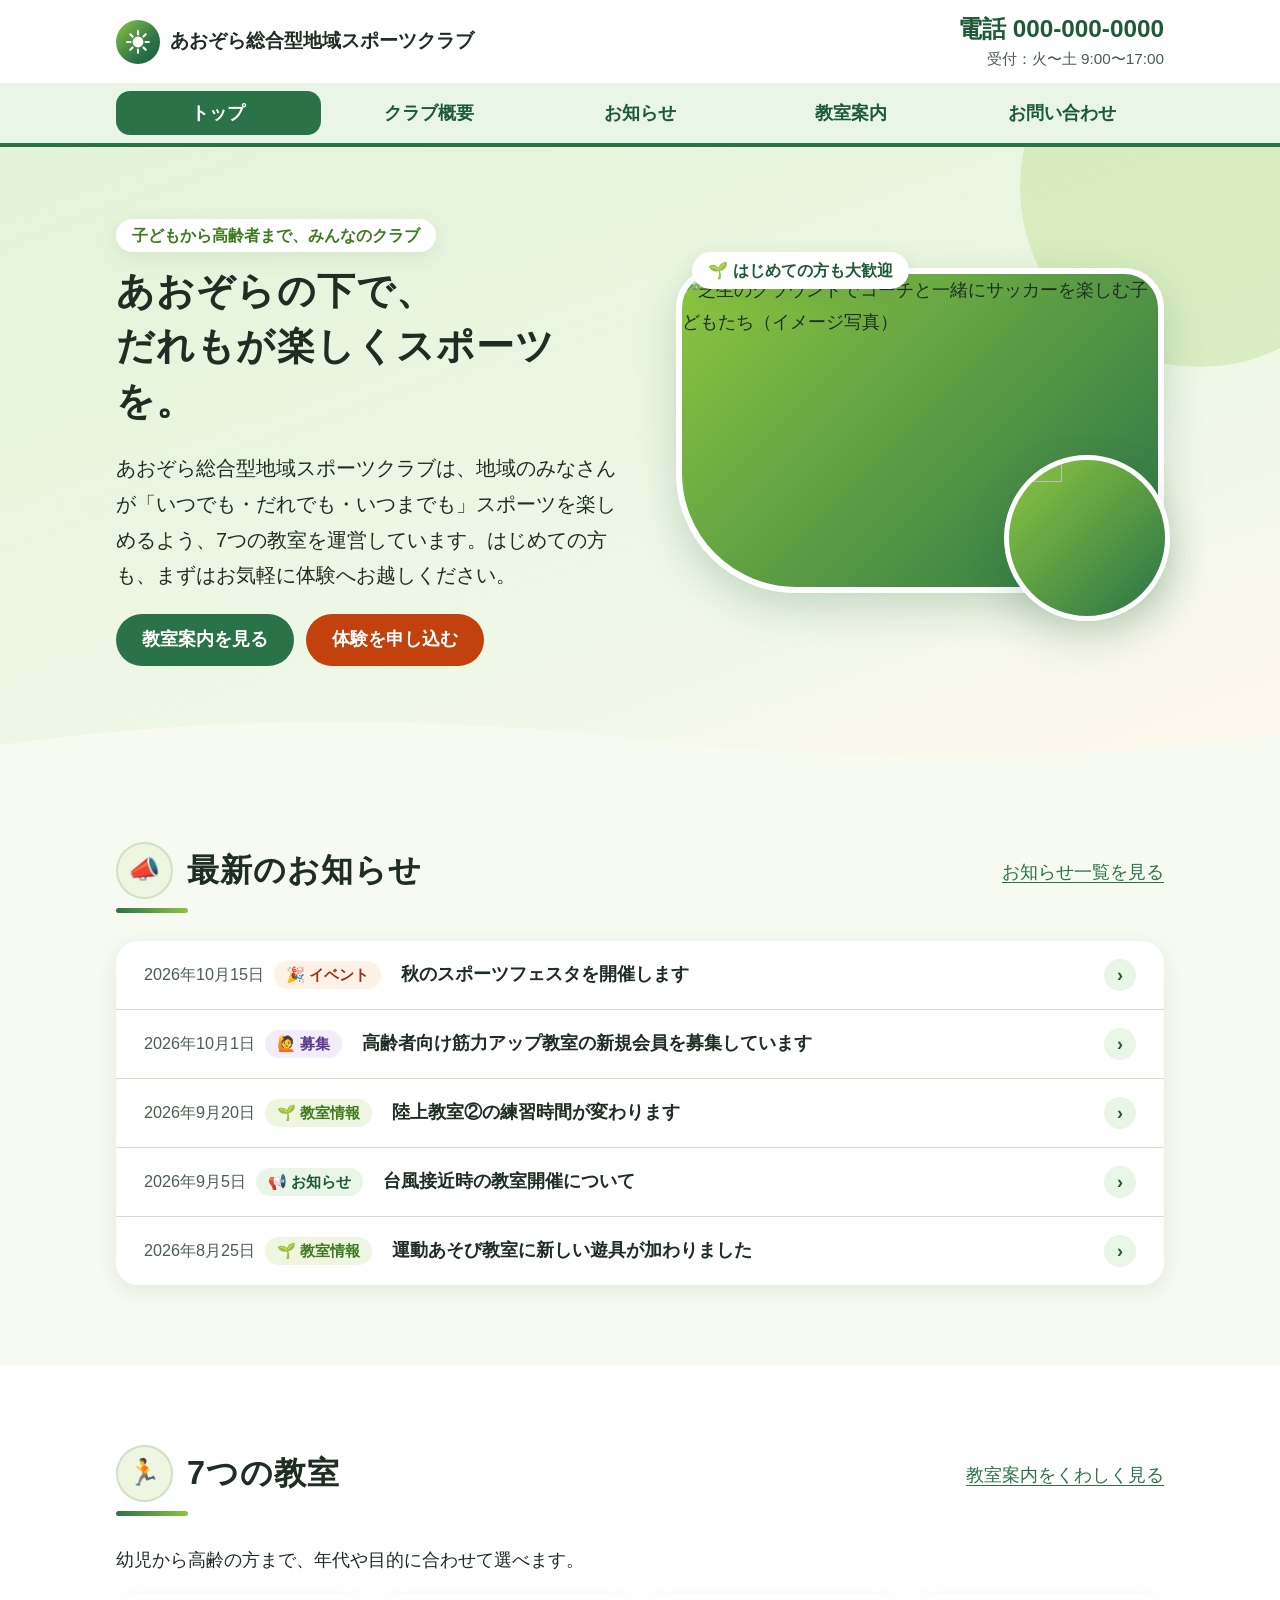
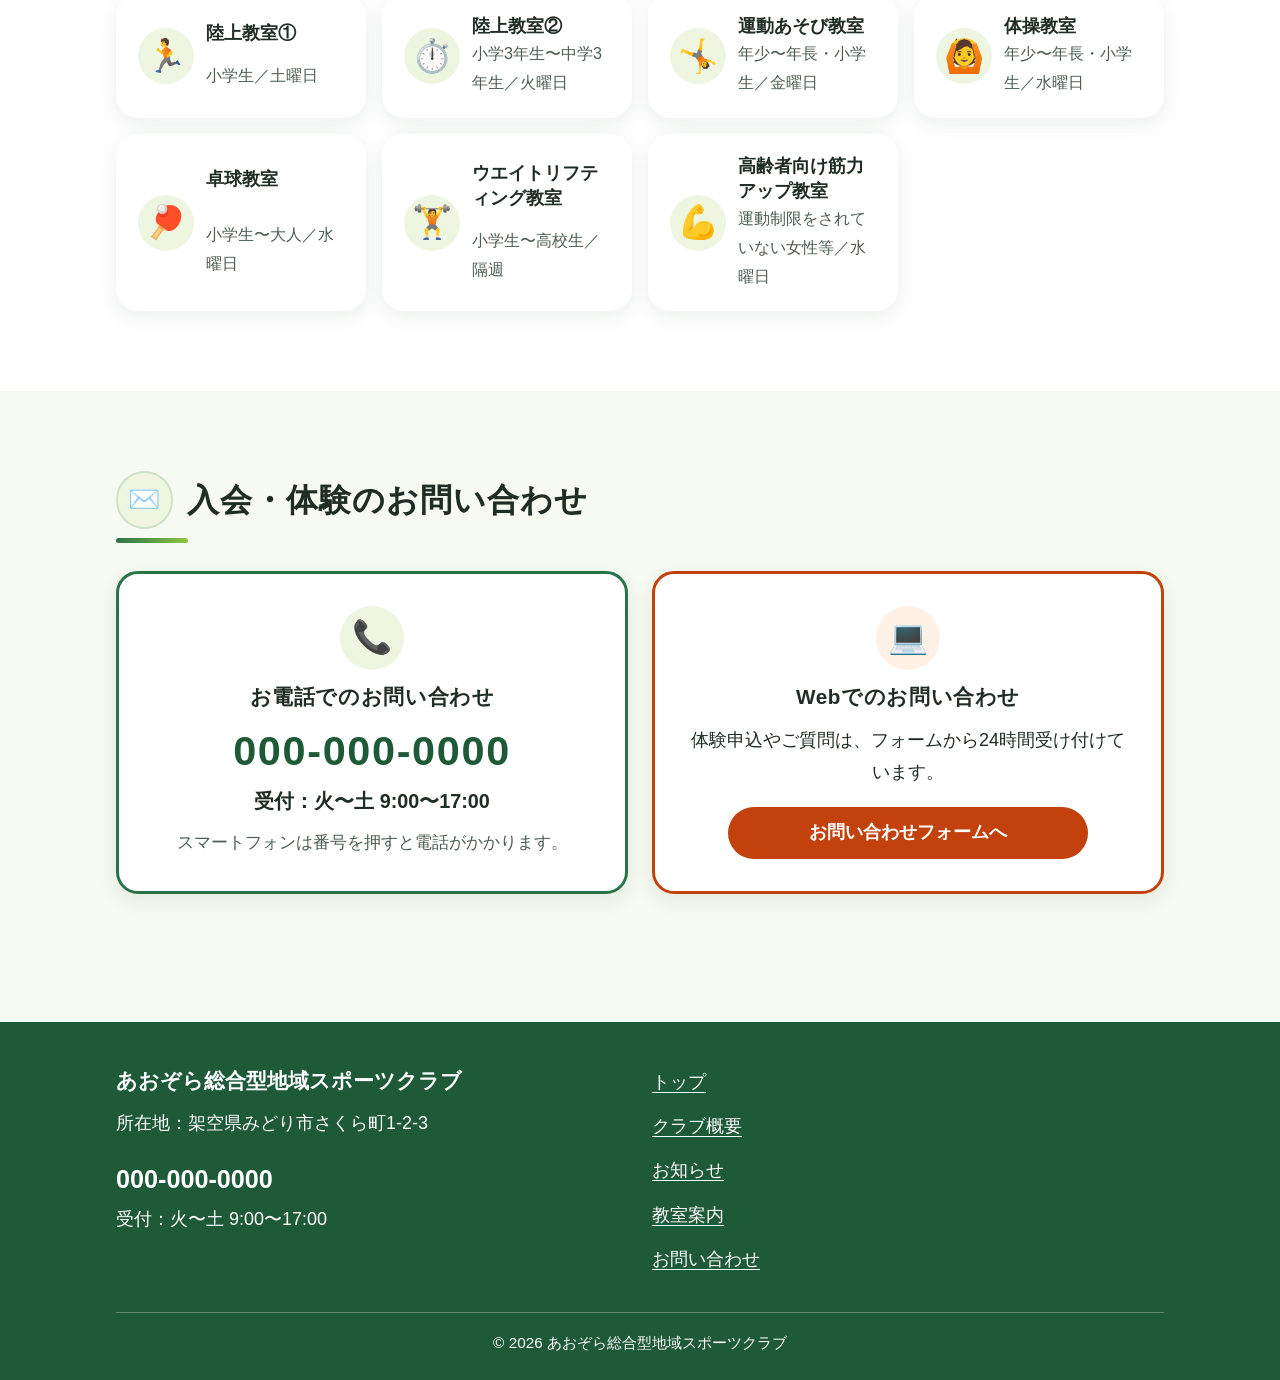
==== index.html @ b058b3b7 "初期構築：みやまスポーツクラブ本番用プロジェクトを作成（GASのWebアプリURLを本番用に差し替え） Co-Authored-By: Claude Opus 5.5 <noreply@anthrop" ====
<!DOCTYPE html>
<html lang="ja">
<head>
  <meta charset="UTF-8">
  <meta name="viewport" content="width=device-width, initial-scale=1">
  <meta name="description" content="子どもから高齢者まで、地域のみんなが楽しめる総合型地域スポーツクラブです。">
  <title>あおぞら総合型地域スポーツクラブ</title>
  <link rel="stylesheet" href="./css/style.css">
</head>
<body data-page="top" data-page-title="">
  <a class="skip-link" href="#main">本文へ移動</a>

  <header class="site-header">
    <div class="container site-header__inner">
      <a class="brand" href="./index.html">
        <span class="brand__mark" aria-hidden="true"><svg viewBox="0 0 24 24" width="26" height="26"><circle cx="12" cy="12" r="5" fill="#fff"/><path d="M12 2v3M12 19v3M2 12h3M19 12h3M4.9 4.9 7 7M17 17l2.1 2.1M4.9 19.1 7 17M17 7l2.1-2.1" stroke="#fff" stroke-width="2" stroke-linecap="round"/></svg></span>
        <span class="brand__name" data-config="clubName">あおぞら総合型地域スポーツクラブ</span>
      </a>
      <a class="header-tel" href="tel:0000000000" data-tel-link>
        <span class="header-tel__number">電話 <span data-config="tel">000-000-0000</span></span>
        <span class="header-tel__hours" data-config="telHours">受付：火〜土 9:00〜17:00</span>
      </a>
    </div>
    <nav class="site-nav" aria-label="メインメニュー">
      <ul class="site-nav__list">
        <li><a href="./index.html" data-nav="top">トップ</a></li>
        <li><a href="./about.html" data-nav="about">クラブ概要</a></li>
        <li><a href="./news.html" data-nav="news">お知らせ</a></li>
        <li><a href="./classes.html" data-nav="classes">教室案内</a></li>
        <li><a href="./contact.html" data-nav="contact">お問い合わせ</a></li>
      </ul>
    </nav>
  </header>

  <main id="main">
    <section class="hero">
      <div class="container hero__inner">
        <div class="hero__text">
          <span class="hero__eyebrow">子どもから高齢者まで、みんなのクラブ</span>
          <h1>あおぞらの下で、<br>だれもが楽しくスポーツを。</h1>
          <p class="hero__lead"><span data-config="clubName">あおぞら総合型地域スポーツクラブ</span>は、地域のみなさんが「いつでも・だれでも・いつまでも」スポーツを楽しめるよう、7つの教室を運営しています。はじめての方も、まずはお気軽に体験へお越しください。</p>
          <div class="button-row">
            <a class="button button--primary" href="./classes.html">教室案内を見る</a>
            <a class="button button--accent" href="./contact.html?type=trial">体験を申し込む</a>
          </div>
        </div>
        <!-- 仮のメインビジュアル（Unsplash のダミー画像）。読み込めない場合は緑のグラデーションを表示する -->
        <div class="hero__visual">
          <img class="hero__photo" src="https://images.unsplash.com/photo-1526232761682-d26e03ac148e?auto=format&amp;fit=crop&amp;w=1200&amp;q=80" alt="芝生のグラウンドでコーチと一緒にサッカーを楽しむ子どもたち（イメージ写真）" width="1200" height="800">
          <img class="hero__photo hero__photo--sub" src="https://images.unsplash.com/photo-1574629810360-7efbbe195018?auto=format&amp;fit=crop&amp;w=480&amp;h=480&amp;q=80" alt="" width="480" height="480">
          <span class="hero__tag" aria-hidden="true">🌱 はじめての方も大歓迎</span>
        </div>
      </div>
    </section>

    <section class="section" aria-labelledby="news-heading">
      <div class="container">
        <div class="section__header">
          <h2 id="news-heading">最新のお知らせ</h2>
          <a href="./news.html">お知らせ一覧を見る</a>
        </div>
        <ul id="latest-news" class="news-list">
          <li class="empty-message">お知らせを読み込んでいます…</li>
        </ul>
      </div>
    </section>

    <section class="section section--soft" aria-labelledby="classes-heading">
      <div class="container">
        <div class="section__header">
          <h2 id="classes-heading">7つの教室</h2>
          <a href="./classes.html">教室案内をくわしく見る</a>
        </div>
        <p>幼児から高齢の方まで、年代や目的に合わせて選べます。</p>
        <ul id="class-highlights" class="highlight-list"></ul>
      </div>
    </section>

    <section class="section" aria-labelledby="contact-heading">
      <div class="container">
        <div class="section__header">
          <h2 id="contact-heading">入会・体験のお問い合わせ</h2>
        </div>
        <div class="contact-cta">
          <div class="contact-cta__box contact-cta__box--tel">
            <h3>お電話でのお問い合わせ</h3>
            <a class="tel-number" href="tel:0000000000" data-tel-link><span data-config="tel">000-000-0000</span></a>
            <p class="tel-hours" data-config="telHours">受付：火〜土 9:00〜17:00</p>
            <p class="tel-note">スマートフォンは番号を押すと電話がかかります。</p>
          </div>
          <div class="contact-cta__box contact-cta__box--form">
            <h3>Webでのお問い合わせ</h3>
            <p>体験申込やご質問は、フォームから24時間受け付けています。</p>
            <a class="button button--accent" href="./contact.html">お問い合わせフォームへ</a>
          </div>
        </div>
      </div>
    </section>
  </main>

  <footer class="site-footer">
    <div class="container">
      <div class="site-footer__grid">
        <div>
          <p class="site-footer__name" data-config="clubName">あおぞら総合型地域スポーツクラブ</p>
          <p>所在地：<span data-config="address">架空県みどり市さくら町1-2-3</span></p>
          <p><a class="site-footer__tel" href="tel:0000000000" data-tel-link><span data-config="tel">000-000-0000</span></a><br><span data-config="telHours">受付：火〜土 9:00〜17:00</span></p>
        </div>
        <nav aria-label="フッターメニュー">
          <ul class="footer-nav">
            <li><a href="./index.html">トップ</a></li>
            <li><a href="./about.html">クラブ概要</a></li>
            <li><a href="./news.html">お知らせ</a></li>
            <li><a href="./classes.html">教室案内</a></li>
            <li><a href="./contact.html">お問い合わせ</a></li>
          </ul>
        </nav>
      </div>
      <p class="copyright">&copy; <span data-config="copyrightYear">2026</span> <span data-config="clubName">あおぞら総合型地域スポーツクラブ</span></p>
    </div>
  </footer>

  <nav class="mobile-cta" aria-label="お問い合わせ">
    <a class="button button--primary" href="tel:0000000000" data-tel-link>電話する</a>
    <a class="button button--accent" href="./contact.html">Webで申込</a>
  </nav>

  <script src="./js/default-config.js"></script>
  <script src="./config.js"></script>
  <script src="./js/data/news-data.js"></script>
  <script src="./js/data/classes-data.js"></script>
  <script src="./js/lib/config-merge.js"></script>
  <script src="./js/lib/news-logic.js"></script>
  <script src="./js/lib/class-logic.js"></script>
  <script src="./js/lib/form-validate.js"></script>
  <script src="./js/lib/templates.js"></script>
  <script src="./js/app.js"></script>
</body>
</html>
---- css/style.css ----
/* =========================================================
   あおぞら総合型地域スポーツクラブ 共通スタイル
   方針：大きめの文字・十分なコントラスト・広いタップ領域
   配色：芝生や木々を思わせるフォレストグリーン＋若草色
   ========================================================= */

:root {
  --color-primary: #2a7348;
  --color-primary-dark: #1e5a38;
  --color-primary-soft: #e9f5e6;
  --color-green: #3f7a1f;
  --color-green-soft: #eef6e2;
  --color-leaf: #8cc63f;
  --color-accent: #c2410c;
  --color-accent-dark: #9a3412;
  --color-bg: #f6faf1;
  --color-surface: #ffffff;
  --color-text: #1f2d24;
  --color-muted: #4b5e51;
  --color-border: #cfe2c8;
  --color-error: #b42318;
  --color-error-soft: #fdecea;
  --color-focus: #f59e0b;
  --radius: 22px;
  --radius-small: 14px;
  --shadow: 0 6px 20px rgba(40, 90, 50, 0.09);
  --container: 1080px;
  --font-round: "Zen Maru Gothic", "M PLUS Rounded 1c", "Hiragino Maru Gothic ProN", "BIZ UDPGothic", "Meiryo", sans-serif;
  --font-base: "Hiragino Kaku Gothic ProN", "Hiragino Sans", "BIZ UDPGothic", "Noto Sans JP", "Meiryo", sans-serif;
}

*, *::before, *::after { box-sizing: border-box; }

[hidden] { display: none !important; }

.visually-hidden {
  position: absolute !important; width: 1px; height: 1px; padding: 0; margin: -1px;
  overflow: hidden; clip: rect(0 0 0 0); white-space: nowrap; border: 0;
}

html { font-size: 112.5%; scroll-behavior: smooth; -webkit-text-size-adjust: 100%; }

body {
  margin: 0;
  font-family: var(--font-base);
  line-height: 1.8;
  color: var(--color-text);
  background: var(--color-bg);
  overflow-wrap: anywhere;
}

img, svg { max-width: 100%; height: auto; }

a { color: var(--color-primary); text-underline-offset: 0.2em; }
a:hover { color: var(--color-primary-dark); }

:focus-visible { outline: 3px solid var(--color-focus); outline-offset: 3px; border-radius: 4px; }

h1, h2, h3 { line-height: 1.45; margin: 0 0 0.6em; font-family: var(--font-round); letter-spacing: 0.03em; }
h1 { font-size: clamp(1.6rem, 5vw, 2.4rem); }
h2 { font-size: clamp(1.35rem, 3.6vw, 1.8rem); }
h3 { font-size: 1.15rem; }
p { margin: 0 0 1em; }

.container { width: 100%; max-width: var(--container); margin: 0 auto; padding: 0 16px; }

.skip-link {
  position: absolute; left: 8px; top: -60px; z-index: 100;
  background: var(--color-primary-dark); color: #fff; padding: 8px 16px; border-radius: var(--radius-small);
}
.skip-link:focus { top: 8px; color: #fff; }

/* ---------- ヘッダー ---------- */

.site-header { background: var(--color-surface); border-bottom: 4px solid var(--color-primary); }
.site-header__inner { display: flex; flex-wrap: wrap; align-items: center; justify-content: space-between; gap: 8px 24px; padding-top: 12px; padding-bottom: 12px; }

.brand { display: flex; align-items: center; gap: 10px; text-decoration: none; color: var(--color-text); font-weight: 700; }
.brand:hover { color: var(--color-primary-dark); }
.brand__mark {
  flex: none; width: 44px; height: 44px; border-radius: 50%;
  background: linear-gradient(135deg, var(--color-leaf) 0%, var(--color-primary) 65%, var(--color-primary-dark) 100%);
  display: grid; place-items: center; color: #fff; font-size: 1.2rem;
}
.brand__name { font-size: 1.05rem; line-height: 1.4; }

.header-tel { display: none; text-align: right; line-height: 1.4; text-decoration: none; color: var(--color-text); }
.header-tel__number { display: block; font-size: 1.35rem; font-weight: 700; color: var(--color-primary-dark); }
.header-tel__hours { font-size: 0.85rem; color: var(--color-muted); }

.site-nav { background: var(--color-primary-soft); }
.site-nav__list { list-style: none; margin: 0; padding: 8px 16px; display: grid; grid-template-columns: repeat(3, 1fr); gap: 6px; max-width: var(--container); margin-inline: auto; }
.site-nav__list a {
  display: flex; align-items: center; justify-content: center; min-height: 44px; padding: 4px 8px;
  border-radius: var(--radius-small); text-decoration: none; font-weight: 700; color: var(--color-primary-dark); text-align: center; line-height: 1.3;
}
.site-nav__list a:hover { background: #fff; }
.site-nav__list a[aria-current="page"] { background: var(--color-primary); color: #fff; }

/* ---------- ボタン ---------- */

.button {
  display: inline-flex; align-items: center; justify-content: center; gap: 8px;
  min-height: 52px; padding: 10px 24px; border-radius: 999px; border: 2px solid transparent;
  font: inherit; font-weight: 700; text-decoration: none; cursor: pointer; line-height: 1.4; text-align: center;
}
.button--primary { background: var(--color-primary); color: #fff; }
.button--primary:hover { background: var(--color-primary-dark); color: #fff; }
.button--accent { background: var(--color-accent); color: #fff; }
.button--accent:hover { background: var(--color-accent-dark); color: #fff; }
.button--outline { background: #fff; color: var(--color-primary-dark); border-color: var(--color-primary); }
.button--outline:hover { background: var(--color-primary-soft); }
.button:disabled { opacity: 0.6; cursor: wait; }
.button-row { display: flex; flex-wrap: wrap; gap: 12px; }

/* ---------- ヒーロー・ページ見出し ---------- */

.hero {
  position: relative; overflow: hidden; padding: 40px 0 80px;
  background: linear-gradient(160deg, #e3f3d8 0%, #f1f8e9 70%, #fff8ec 100%);
}
.hero::before, .hero::after { content: ""; position: absolute; pointer-events: none; }
.hero::before { width: 360px; height: 360px; right: -100px; top: -140px; border-radius: 50%; background: rgba(140, 198, 63, 0.22); }
/* 下端は芝生の丘のようなゆるい波形で次のセクションへつなぐ */
.hero::after {
  left: 0; right: 0; bottom: -1px; height: 48px;
  background: url("data:image/svg+xml,%3Csvg xmlns='http://www.w3.org/2000/svg' viewBox='0 0 1200 48' preserveAspectRatio='none'%3E%3Cpath d='M0 30 C200 0 400 0 600 24 S1000 48 1200 18 V48 H0Z' fill='%23f6faf1'/%3E%3C/svg%3E") center bottom / 100% 100% no-repeat;
}
.hero .container { position: relative; z-index: 1; }
.hero__inner { display: grid; gap: 36px; align-items: center; }
.hero h1 { font-size: clamp(1.6rem, 3.6vw, 2.1rem); }
.hero__lead { font-size: 1.1rem; max-width: 40em; }
.hero__eyebrow { display: inline-block; margin-bottom: 12px; padding: 2px 16px; border-radius: 999px; background: #fff; color: var(--color-green); font-weight: 700; font-size: 0.9rem; box-shadow: var(--shadow); }

/* メインビジュアル：画像が読み込めないときは緑のグラデーションが見える */
.hero__visual { position: relative; margin: 0 0 24px; }
.hero__photo {
  display: block; width: 100%; aspect-ratio: 3 / 2; object-fit: cover;
  border-radius: 40px 40px 40px 120px; border: 6px solid #fff; box-shadow: 0 16px 40px rgba(30, 90, 56, 0.2);
  background: linear-gradient(135deg, var(--color-leaf), var(--color-primary));
}
.hero__photo--sub {
  position: absolute; right: -6px; bottom: -28px; width: 34%; max-width: 180px; aspect-ratio: 1;
  border-radius: 50%; border-width: 5px;
}
.hero__tag {
  position: absolute; left: 16px; top: -16px; padding: 4px 16px; border-radius: 999px;
  background: var(--color-surface); color: var(--color-primary-dark); font-weight: 700; font-size: 0.9rem; box-shadow: var(--shadow);
}

.page-header { position: relative; overflow: hidden; padding: 36px 0 32px; background: linear-gradient(160deg, #e3f3d8 0%, #f4faee 100%); }
.page-header::before { content: ""; position: absolute; width: 220px; height: 220px; right: -60px; top: -110px; border-radius: 50%; background: rgba(140, 198, 63, 0.22); pointer-events: none; }
.page-header .container { position: relative; }
.page-header h1 { margin-bottom: 0.3em; }
.page-header p { margin: 0; color: var(--color-muted); }

/* ---------- セクション ---------- */

.section { padding: 56px 0; }
.section--soft { background: var(--color-surface); }
.section__header { display: flex; flex-wrap: wrap; align-items: baseline; justify-content: space-between; gap: 8px 16px; margin-bottom: 28px; }
.section__header h2 { display: flex; align-items: center; gap: 14px; margin: 0; }
/* 見出しの左に丸いアイコンを付ける（装飾なので「/ ""」で読み上げ対象から外す） */
.section__header h2::before {
  content: "🌿"; content: "🌿" / "";
  flex: none; display: grid; place-items: center; width: 2.2em; height: 2.2em; border-radius: 50%;
  background: var(--color-green-soft); box-shadow: inset 0 0 0 2px var(--color-border); font-size: 0.8em; line-height: 1;
}
#news-heading::before { content: "📣"; content: "📣" / ""; }
#classes-heading::before { content: "🏃"; content: "🏃" / ""; }
#contact-heading::before, #form-heading::before { content: "✉️"; content: "✉️" / ""; }
#outline-heading::before { content: "🏫"; content: "🏫" / ""; }
#principle-heading::before { content: "🤝"; content: "🤝" / ""; }
#fee-heading::before { content: "💴"; content: "💴" / ""; }
#access-heading::before { content: "📍"; content: "📍" / ""; }
/* 見出しの下に若草色の短いライン */
.section__header { position: relative; padding-bottom: 14px; }
.section__header::after { content: ""; position: absolute; left: 0; bottom: 0; width: 72px; height: 5px; border-radius: 999px; background: linear-gradient(90deg, var(--color-primary), var(--color-leaf)); }

.card { background: var(--color-surface); border-radius: var(--radius); box-shadow: var(--shadow); padding: 28px; }

.grid { display: grid; gap: 24px; grid-template-columns: repeat(auto-fill, minmax(min(100%, 300px), 1fr)); }

/* ---------- お知らせ ---------- */

/* 一覧：1枚の白い枠に、区切り線で行を並べるシンプルなリスト */
.news-list { list-style: none; margin: 0; padding: 0; background: var(--color-surface); border-radius: var(--radius); box-shadow: var(--shadow); overflow: hidden; }
.news-item + .news-item { border-top: 1px solid var(--color-border); }
.news-list > .empty-message { box-shadow: none; }

/* 1行：スマホでは「日付・バッジ」の下にタイトル、広い画面では横一列 */
.news-row { display: grid; grid-template-columns: 1fr auto; grid-template-areas: "meta side" "title side"; align-items: center; gap: 6px 12px; min-height: 64px; padding: 16px 20px; color: var(--color-text); text-decoration: none; cursor: pointer; list-style: none; transition: background-color 0.15s; }
.news-row::-webkit-details-marker { display: none; }
.news-row:hover { background: var(--color-bg); }
.news-row--static { cursor: default; }
.news-row--static:hover { background: none; }
.news-row__meta { grid-area: meta; display: flex; flex-wrap: wrap; align-items: center; gap: 6px 10px; color: var(--color-muted); font-size: 0.9rem; }
.news-row__meta time { font-variant-numeric: tabular-nums; }
.news-row__title { grid-area: title; min-width: 0; font-weight: 700; line-height: 1.6; overflow-wrap: anywhere; }
.news-row__clip { grid-area: title; justify-self: end; align-self: start; }
.news-row:has(.news-row__clip) .news-row__title { padding-right: 1.8em; }
.news-row__toggle, .news-row__arrow { grid-area: side; display: grid; place-items: center; width: 32px; height: 32px; border-radius: 50%; background: var(--color-primary-soft); color: var(--color-primary-dark); font-weight: 700; }
.news-row__toggle::before { content: ""; width: 8px; height: 8px; border-right: 2px solid currentColor; border-bottom: 2px solid currentColor; transform: translateY(-2px) rotate(45deg); transition: transform 0.2s; }
.news-entry[open] .news-row__toggle::before { transform: translateY(2px) rotate(-135deg); }
.news-entry[open] > .news-row { background: var(--color-primary-soft); }

/* 詳細：ブログ記事のように本文と添付の画像を幅いっぱいに見せる */
.news-detail { padding: 20px 20px 28px; border-top: 1px solid var(--color-border); }
.news-detail > :first-child { margin-top: 0; }
.news-detail__body { margin: 0 0 20px; line-height: 1.95; white-space: pre-wrap; overflow-wrap: anywhere; }
.news-figure { margin: 0 0 20px; border-radius: var(--radius-small); overflow: hidden; background: var(--color-green-soft); box-shadow: inset 0 0 0 1px var(--color-border); }
.news-figure a { display: block; }
.news-figure__image { display: block; width: 100%; height: auto; }
/* 添付ファイルを開く大きなボタン（スマホでは横幅いっぱい） */
.news-file-button { display: flex; width: 100%; min-height: 56px; gap: 10px; font-size: 1.05rem; }

.badge--pinned { background: var(--color-accent); color: #fff; }
.badge--pinned::before { content: "📌 "; content: "📌 " / ""; }

@media (min-width: 720px) {
  .news-row { grid-template-columns: auto 1fr auto auto; grid-template-areas: "meta title clip side"; gap: 12px 20px; padding: 18px 28px; }
  .news-row__meta { flex-wrap: nowrap; white-space: nowrap; }
  .news-row__clip { grid-area: clip; align-self: center; }
  .news-row:has(.news-row__clip) .news-row__title { padding-right: 0; }
  .news-detail { padding: 28px 40px 36px; }
  .news-detail__body, .news-figure { max-width: 760px; margin-inline: auto; }
  .news-detail__body { margin-bottom: 24px; }
  .news-figure { margin-bottom: 24px; }
  .news-file-button { width: fit-content; min-width: 320px; margin-inline: auto; padding-inline: 40px; }
}

.badge { display: inline-block; padding: 0 12px; border-radius: 999px; font-size: 0.85rem; font-weight: 700; line-height: 1.8; }
.badge--info { background: var(--color-primary-soft); color: var(--color-primary-dark); }
.badge--event { background: #fff1e6; color: var(--color-accent-dark); }
.badge--class { background: var(--color-green-soft); color: var(--color-green); }
.badge--recruit { background: #f3ecfb; color: #5b3a8c; }
.badge--age { background: var(--color-green-soft); color: var(--color-green); }
/* お知らせのカテゴリに小さなアイコンを添える */
.badge--info::before { content: "📢 "; content: "📢 " / ""; }
.badge--event::before { content: "🎉 "; content: "🎉 " / ""; }
.badge--class::before { content: "🌱 "; content: "🌱 " / ""; }
.badge--recruit::before { content: "🙋 "; content: "🙋 " / ""; }

.empty-message { padding: 24px; text-align: center; background: var(--color-surface); border-radius: var(--radius); color: var(--color-muted); list-style: none; }

/* ---------- 絞り込み ---------- */

.filter { margin-bottom: 28px; }
.filter__label { font-weight: 700; margin-bottom: 8px; }
.filter__buttons { display: flex; flex-wrap: wrap; gap: 8px; }
.filter-button {
  min-height: 44px; padding: 6px 18px; border-radius: 999px; border: 2px solid var(--color-primary);
  background: #fff; color: var(--color-primary-dark); font: inherit; font-weight: 700; cursor: pointer;
}
.filter-button:hover { background: var(--color-primary-soft); }
.filter-button[aria-pressed="true"] { background: var(--color-primary); color: #fff; }
.result-count { color: var(--color-muted); margin: 0 0 12px; }

/* ---------- 教室 ---------- */

.highlight-list { list-style: none; margin: 0; padding: 0; display: grid; gap: 16px; grid-template-columns: repeat(auto-fill, minmax(min(100%, 220px), 1fr)); }
.highlight-card {
  display: grid; grid-template-columns: auto 1fr; grid-template-rows: auto auto; column-gap: 12px; align-items: center; height: 100%;
  padding: 18px 20px; background: var(--color-surface); border-radius: var(--radius); box-shadow: var(--shadow);
  border: 2px solid transparent; text-decoration: none; color: var(--color-text);
}
.highlight-card { transition: transform 0.2s, border-color 0.2s; }
.highlight-card:hover { border-color: var(--color-leaf); color: var(--color-text); transform: translateY(-2px); }
.highlight-card__icon { grid-row: 1 / 3; display: grid; place-items: center; width: 56px; height: 56px; border-radius: 50%; background: var(--color-green-soft); font-size: 1.8rem; line-height: 1; }
.highlight-card__name { font-weight: 700; line-height: 1.4; }
.highlight-card__target { font-size: 0.9rem; color: var(--color-muted); }

.class-card { display: flex; flex-direction: column; gap: 12px; background: var(--color-surface); border-radius: var(--radius); box-shadow: var(--shadow); padding: 28px; border-top: 6px solid var(--color-primary); scroll-margin-top: 16px; }
.class-card:target { outline: 3px solid var(--color-focus); }
.class-card__title { display: flex; align-items: center; gap: 10px; margin: 0; font-size: 1.2rem; }
.class-card__icon { display: grid; place-items: center; flex: none; width: 52px; height: 52px; border-radius: 50%; background: var(--color-green-soft); font-size: 1.6rem; line-height: 1; }
.class-card__ages { display: flex; flex-wrap: wrap; gap: 6px; }
.class-card__summary { margin: 0; }
.class-card__details { margin: 0; display: grid; gap: 4px; padding: 12px 16px; background: var(--color-bg); border-radius: var(--radius-small); }
.class-card__details div { display: grid; grid-template-columns: 3.5em 1fr; gap: 8px; }
.class-card__details dt { font-weight: 700; color: var(--color-green); }
.class-card__details dd { margin: 0; word-break: keep-all; }
.class-card__details--fee { background: #fff8ec; }
.class-card__details--fee dt { color: var(--color-accent-dark); }
.class-card__details--session { padding: 0; background: none; }
.class-card__sessions { list-style: none; margin: 0; padding: 0; display: grid; gap: 8px; grid-template-columns: repeat(auto-fit, minmax(min(100%, 150px), 1fr)); }
.class-session { padding: 10px 14px; border: 2px solid var(--color-primary-soft); border-radius: var(--radius-small); }
.class-session__title { margin: 0 0 4px; font-weight: 700; color: var(--color-primary-dark); }
.class-card .button { margin-top: auto; }

/* ---------- 会費システム（全教室共通） ---------- */

/* PC用メディアクエリの .section の余白指定に負けないよう .section と組み合わせて詳細度を上げる */
.section.section--compact { padding-bottom: 0; }
.section.section--after-compact { padding-top: 32px; }
.fee-system { margin-bottom: 20px; padding: 20px 24px; background: var(--color-surface); border: 3px solid var(--color-green); border-radius: var(--radius); box-shadow: var(--shadow); }
.fee-system__title { display: flex; flex-wrap: wrap; align-items: center; gap: 8px 12px; margin: 0 0 12px; font-size: 1.25rem; color: var(--color-green); }
.fee-system__badge { padding: 0 12px; border-radius: 999px; background: var(--color-green); color: #fff; font-size: 0.85rem; line-height: 1.9; }
.fee-terms { list-style: none; margin: 0 0 14px; padding: 0; display: grid; gap: 8px; grid-template-columns: repeat(auto-fit, minmax(min(100%, 120px), 1fr)); }
.fee-terms li { display: grid; text-align: center; padding: 8px; border-radius: var(--radius-small); background: var(--color-green-soft); line-height: 1.5; }
.fee-terms__label { font-size: 0.9rem; font-weight: 700; color: var(--color-green); }
.fee-terms__months { font-size: 1.15rem; font-weight: 700; }
.fee-system__rows { margin: 0; display: grid; gap: 6px; }
.fee-system__rows div { display: grid; grid-template-columns: 6em 1fr; gap: 12px; }
.fee-system__rows dt { font-weight: 700; color: var(--color-green); }
.fee-system__rows dd { margin: 0; }
@media (max-width: 479px) {
  .fee-system { padding: 16px; }
  .fee-system__rows div { grid-template-columns: 1fr; gap: 0; }
}

/* ---------- スポーツ安全保険（開閉式・控えめな料金表） ---------- */

.insurance summary {
  display: flex; flex-wrap: wrap; align-items: center; gap: 4px 12px; min-height: 44px;
  cursor: pointer; list-style: none; border-radius: var(--radius-small);
}
.insurance summary::-webkit-details-marker { display: none; }
.insurance__range { font-weight: 700; }
.insurance__toggle { display: inline-flex; align-items: center; gap: 6px; font-size: 0.9rem; color: var(--color-primary); text-decoration: underline; text-underline-offset: 0.2em; }
.insurance__toggle::before { content: ""; width: 0; height: 0; border-style: solid; border-width: 5px 0 5px 8px; border-color: transparent transparent transparent currentColor; transition: transform 0.2s; }
.insurance[open] .insurance__toggle::before { transform: rotate(90deg); }
.insurance summary:hover .insurance__toggle { color: var(--color-primary-dark); }
.mini-table { margin: 8px 0 4px; border-collapse: collapse; font-size: 0.95rem; min-width: min(100%, 260px); }
.mini-table th, .mini-table td { padding: 4px 14px; border-bottom: 1px solid var(--color-border); text-align: left; font-weight: normal; white-space: nowrap; }
.mini-table thead th { font-size: 0.85rem; color: var(--color-muted); }
.mini-table tbody td { text-align: right; font-weight: 700; }
.insurance__note { margin: 4px 0 0; font-size: 0.85rem; color: var(--color-muted); }
@media (prefers-reduced-motion: reduce) {
  .insurance__toggle::before { transition: none; }
}

/* ---------- 電話・問い合わせ導線 ---------- */

.contact-cta { display: grid; gap: 24px; grid-template-columns: repeat(auto-fit, minmax(min(100%, 320px), 1fr)); }
.contact-cta__box { background: var(--color-surface); border-radius: var(--radius); box-shadow: var(--shadow); padding: 32px 28px; text-align: center; }
.contact-cta__box--tel { border: 3px solid var(--color-primary); }
.contact-cta__box--form { border: 3px solid var(--color-accent); }
.contact-cta__box .button { width: 100%; max-width: 360px; }
/* 2列表示でも電話番号が途中で折り返さないよう、枠内では少し小さめにする */
.contact-cta__box .tel-number { font-size: clamp(1.6rem, 6.4vw, 2.3rem); white-space: nowrap; }
/* 問い合わせ手段ごとに大きめの丸アイコン */
.contact-cta__box h3::before { content: "📞"; content: "📞" / ""; display: grid; place-items: center; width: 64px; height: 64px; margin: 0 auto 12px; border-radius: 50%; background: var(--color-green-soft); font-size: 1.8rem; line-height: 1; }
.contact-cta__box--form h3::before { content: "💻"; content: "💻" / ""; background: #fff1e6; }

.tel-panel { text-align: center; padding: 32px 20px; background: var(--color-surface); border: 4px solid var(--color-primary); border-radius: var(--radius); box-shadow: var(--shadow); }
.tel-panel__label { font-weight: 700; color: var(--color-primary-dark); margin-bottom: 4px; }
.tel-number {
  display: inline-flex; align-items: center; justify-content: center; gap: 10px; min-height: 56px;
  font-size: clamp(1.8rem, 8vw, 2.8rem); font-weight: 700; letter-spacing: 0.04em; color: var(--color-primary-dark); text-decoration: none; line-height: 1.2;
}
.tel-number:hover { color: var(--color-primary); text-decoration: underline; }
.tel-hours { font-size: 1.1rem; font-weight: 700; margin: 4px 0 0; }
.tel-note { color: var(--color-muted); margin: 8px 0 0; font-size: 0.95rem; }

/* ---------- クラブ概要 ---------- */

.info-table { width: 100%; border-collapse: collapse; background: var(--color-surface); border-radius: var(--radius); overflow: hidden; box-shadow: var(--shadow); }
/* 内側に入れる小さな表（.mini-table）に効かないよう、直下の行だけに限定する */
.info-table > tbody > tr > th, .info-table > tbody > tr > td { padding: 14px 16px; border-bottom: 1px solid var(--color-border); text-align: left; vertical-align: top; }
.info-table > tbody > tr > th { width: 30%; background: var(--color-primary-soft); color: var(--color-primary-dark); word-break: keep-all; }
.info-table > tbody > tr:last-child > th, .info-table > tbody > tr:last-child > td { border-bottom: none; }
/* 狭い画面では見出しと内容を縦に並べ、内容欄の幅を確保する */
@media (max-width: 479px) {
  .info-table > tbody > tr > th, .info-table > tbody > tr > td { display: block; width: auto; }
  .info-table > tbody > tr > th { padding-bottom: 6px; border-bottom: none; }
}

.principles { list-style: none; margin: 0; padding: 0; display: grid; gap: 16px; grid-template-columns: repeat(auto-fit, minmax(min(100%, 240px), 1fr)); }
.principles li { background: var(--color-surface); border-radius: var(--radius); box-shadow: var(--shadow); padding: 24px 26px; border-top: 6px solid var(--color-leaf); }
.principles strong { display: block; font-size: 1.1rem; color: var(--color-green); margin-bottom: 4px; }
.principles strong::before { content: "🍀 "; content: "🍀 " / ""; }

.note { font-size: 0.95rem; color: var(--color-muted); }

.map-placeholder {
  display: grid; place-items: center; min-height: 200px; margin-top: 16px; padding: 16px; text-align: center;
  border-radius: var(--radius); background: repeating-linear-gradient(45deg, #f0f7ea, #f0f7ea 12px, #e5f0dc 12px, #e5f0dc 24px); color: var(--color-muted);
}

/* ---------- フォーム ---------- */

.form { display: grid; gap: 24px; }
.form-field { display: grid; gap: 6px; border: none; margin: 0; padding: 0; min-width: 0; }
.form-field > label, .form-field > legend { font-weight: 700; padding: 0; }
.required, .optional { display: inline-block; margin-left: 8px; padding: 0 8px; border-radius: 4px; font-size: 0.8rem; font-weight: 700; color: #fff; vertical-align: 0.1em; }
.required { background: var(--color-error); }
.optional { background: var(--color-muted); }
.form-hint { margin: 0; font-size: 0.9rem; color: var(--color-muted); }

.form input[type="text"], .form input[type="email"], .form input[type="tel"], .form select, .form textarea {
  width: 100%; min-height: 52px; padding: 10px 14px; font: inherit; color: var(--color-text);
  background: #fff; border: 2px solid var(--color-border); border-radius: var(--radius-small);
}
.form textarea { min-height: 160px; resize: vertical; }
/* 種別専用の項目をまとめる枠（中の項目の間隔はフォーム全体と同じ） */
.form-group { display: grid; gap: 24px; }
.form .form-input-short { max-width: 200px; }
.form input:focus, .form select:focus, .form textarea:focus { border-color: var(--color-primary); }
.form [aria-invalid="true"] input, .form input[aria-invalid="true"], .form select[aria-invalid="true"], .form textarea[aria-invalid="true"] { border-color: var(--color-error); background: var(--color-error-soft); }

.choices { display: grid; gap: 8px; }
.choice { display: flex; align-items: center; gap: 12px; min-height: 52px; padding: 8px 16px; border: 2px solid var(--color-border); border-radius: var(--radius-small); background: #fff; cursor: pointer; }
.choice:has(input:checked) { border-color: var(--color-primary); background: var(--color-primary-soft); }
.choice input { width: 24px; height: 24px; margin: 0; flex: none; accent-color: var(--color-primary); }
fieldset[aria-invalid="true"] .choice { border-color: var(--color-error); }

.field-error { margin: 0; color: var(--color-error); font-weight: 700; }
.field-error:empty { display: none; }
.error-summary { padding: 14px 18px; border-radius: var(--radius-small); background: var(--color-error-soft); color: var(--color-error); font-weight: 700; border-left: 6px solid var(--color-error); }
.error-summary:empty { display: none; }

.privacy-box { padding: 16px; background: var(--color-bg); border-radius: var(--radius-small); font-size: 0.95rem; }
.privacy-box p:last-child { margin: 0; }

.complete { text-align: center; }
.complete__title { color: var(--color-green); }
.complete__title:focus { outline: none; }
/* 送信前の確認画面（戻る・送信の2ボタンは横並び、スマホでは縦に並べて押しやすくする） */
.confirm__title { color: var(--color-primary-dark); }
.confirm__title:focus { outline: none; }
.confirm .send-error { margin-bottom: 16px; }
.confirm__actions { display: flex; flex-wrap: wrap; gap: 12px; justify-content: center; }
.confirm__actions .button { flex: 1 1 260px; max-width: 360px; }
.summary-list { margin: 20px 0; text-align: left; display: grid; gap: 0; border: 1px solid var(--color-border); border-radius: var(--radius-small); overflow: hidden; }
.summary-list div { display: grid; grid-template-columns: minmax(6em, 30%) 1fr; }
.summary-list dt, .summary-list dd { margin: 0; padding: 10px 14px; border-bottom: 1px solid var(--color-border); }
.summary-list dt { background: var(--color-primary-soft); font-weight: 700; }
.summary-list dd { white-space: pre-wrap; }
.summary-list div:last-child dt, .summary-list div:last-child dd { border-bottom: none; }
.demo-notice, .send-error { padding: 14px 18px; border-radius: var(--radius-small); text-align: left; }
.demo-notice { background: #fff8e6; border-left: 6px solid var(--color-focus); }
.send-error { background: var(--color-error-soft); border-left: 6px solid var(--color-error); color: var(--color-error); font-weight: 700; }
/* 前日・当日の予約は電話へ誘導する注意書き（フォーム上部） */
.urgent-notice { margin: 0 0 20px; padding: 12px 16px; border: 2px solid var(--color-error); border-radius: var(--radius-small); background: var(--color-error-soft); color: var(--color-error); font-weight: 700; }

/* ---------- お知らせ管理画面（admin.html） ---------- */

.admin-page { padding-bottom: 0; }
.container--narrow { max-width: 760px; }
.admin-badge { padding: 4px 14px; border-radius: 999px; background: var(--color-green-soft); color: var(--color-primary-dark); font-weight: 700; font-size: 0.9rem; }
.form-row { display: grid; gap: 24px; align-items: start; grid-template-columns: repeat(auto-fit, minmax(min(100%, 240px), 1fr)); }
.form input[type="password"], .form input[type="date"], .form input[type="url"], .form input[type="number"] {
  width: 100%; min-height: 52px; padding: 10px 14px; font: inherit; color: var(--color-text);
  background: #fff; border: 2px solid var(--color-border); border-radius: var(--radius-small);
}
.form input[type="date"][aria-invalid="true"], .form input[type="number"][aria-invalid="true"] { border-color: var(--color-error); background: var(--color-error-soft); }
.form input[type="file"] { width: 100%; min-height: 52px; padding: 10px; font: inherit; border: 2px dashed var(--color-border); border-radius: var(--radius-small); background: var(--color-bg); }
.admin-message { margin: 0; padding: 14px 18px; border-radius: var(--radius-small); font-weight: 700; border-left: 6px solid; }
.admin-message ul { margin: 0; padding-left: 1.2em; }
.admin-message--error { background: var(--color-error-soft); color: var(--color-error); }
.admin-message--success { background: var(--color-green-soft); color: var(--color-primary-dark); }
.admin-message--info { background: #fff8e6; color: var(--color-text); border-color: var(--color-focus); }
.admin-toolbar { display: flex; flex-wrap: wrap; align-items: center; justify-content: space-between; gap: 8px 16px; margin-bottom: 20px; }
.admin-toolbar__note { margin: 0; color: var(--color-muted); font-size: 0.95rem; }
.admin-toolbar__button { min-height: 44px; padding: 6px 18px; font-size: 0.95rem; }
/* 一覧の表は狭い画面では横にスクロールさせ、ページ全体は横にはみ出さない */
.admin-table-wrap { overflow-x: auto; background: var(--color-surface); border-radius: var(--radius); box-shadow: var(--shadow); }
.admin-table { width: 100%; min-width: 680px; border-collapse: collapse; }
.admin-table th, .admin-table td { padding: 12px 14px; border-bottom: 1px solid var(--color-border); text-align: left; vertical-align: top; }
.admin-table thead th { background: var(--color-primary-soft); color: var(--color-primary-dark); white-space: nowrap; }
.admin-table tbody tr:last-child td { border-bottom: none; }
.admin-table td:nth-child(-n + 5) { white-space: nowrap; }
.form .admin-order-input { max-width: 200px; }
.admin-table__empty { text-align: center; color: var(--color-muted); }
.status { display: inline-block; padding: 0 10px; border-radius: 999px; font-size: 0.85rem; font-weight: 700; line-height: 1.8; }
.status--published { background: var(--color-green-soft); color: var(--color-primary-dark); }
.status--notPublished { background: #eef0ee; color: var(--color-muted); }
.status--future { background: #fff1e6; color: var(--color-accent-dark); }
.status--invalidDate { background: var(--color-error-soft); color: var(--color-error); }

/* ---------- フッター ---------- */

.site-footer { margin-top: 48px; padding: 40px 0 24px; background: var(--color-primary-dark); color: #fff; }
.site-footer a { color: #fff; }
.site-footer__grid { display: grid; gap: 24px; grid-template-columns: repeat(auto-fit, minmax(min(100%, 260px), 1fr)); }
.site-footer__name { font-size: 1.15rem; font-weight: 700; margin-bottom: 8px; }
.site-footer__tel { font-size: 1.4rem; font-weight: 700; text-decoration: none; }
.footer-nav { list-style: none; margin: 0; padding: 0; display: grid; gap: 4px; }
.footer-nav a { display: inline-block; padding: 4px 0; }
.copyright { margin: 32px 0 0; padding-top: 16px; border-top: 1px solid rgba(255, 255, 255, 0.3); font-size: 0.85rem; text-align: center; }

/* ---------- スマホ用 固定の連絡バー ---------- */

.mobile-cta { position: fixed; left: 0; right: 0; bottom: 0; z-index: 50; display: grid; grid-template-columns: 1fr 1fr; gap: 8px; padding: 8px 12px calc(8px + env(safe-area-inset-bottom)); background: rgba(255, 255, 255, 0.97); box-shadow: 0 -2px 12px rgba(0, 0, 0, 0.12); }
.mobile-cta .button { min-height: 48px; padding: 6px 10px; font-size: 0.95rem; }
body { padding-bottom: 76px; }

/* ---------- 画面幅による調整 ---------- */

@media (min-width: 720px) {
  .site-nav__list { grid-template-columns: repeat(5, 1fr); }
  .header-tel { display: block; }
  .mobile-cta { display: none; }
  body { padding-bottom: 0; }
  .hero { padding: 72px 0 96px; }
  .hero__inner { grid-template-columns: 1.05fr 1fr; gap: 48px; }
  .section { padding: 80px 0; }
}

@media (prefers-reduced-motion: reduce) {
  html { scroll-behavior: auto; }
  .news-row, .news-row__toggle::before, .highlight-card { transition: none; }
  .highlight-card:hover { transform: none; }
}

@media print {
  .site-nav, .mobile-cta, .skip-link { display: none; }
  body { padding-bottom: 0; background: #fff; }
}
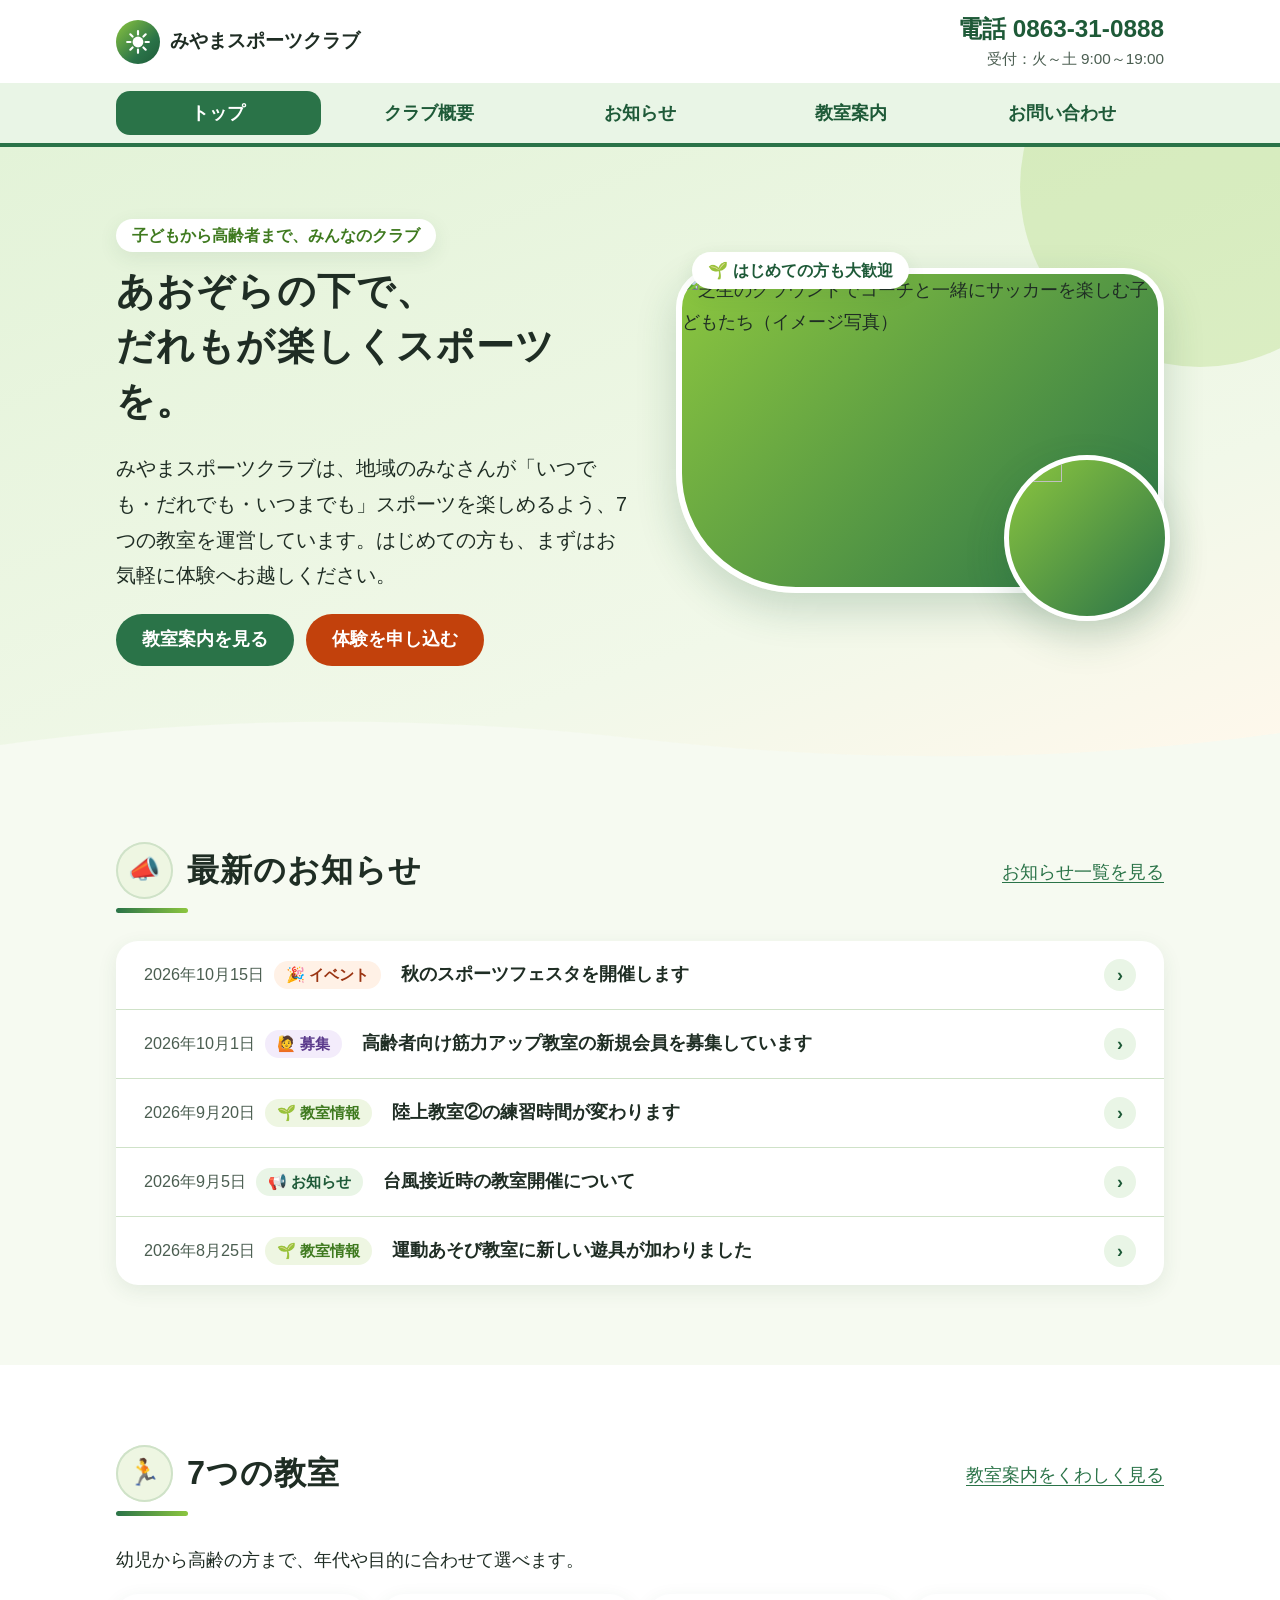
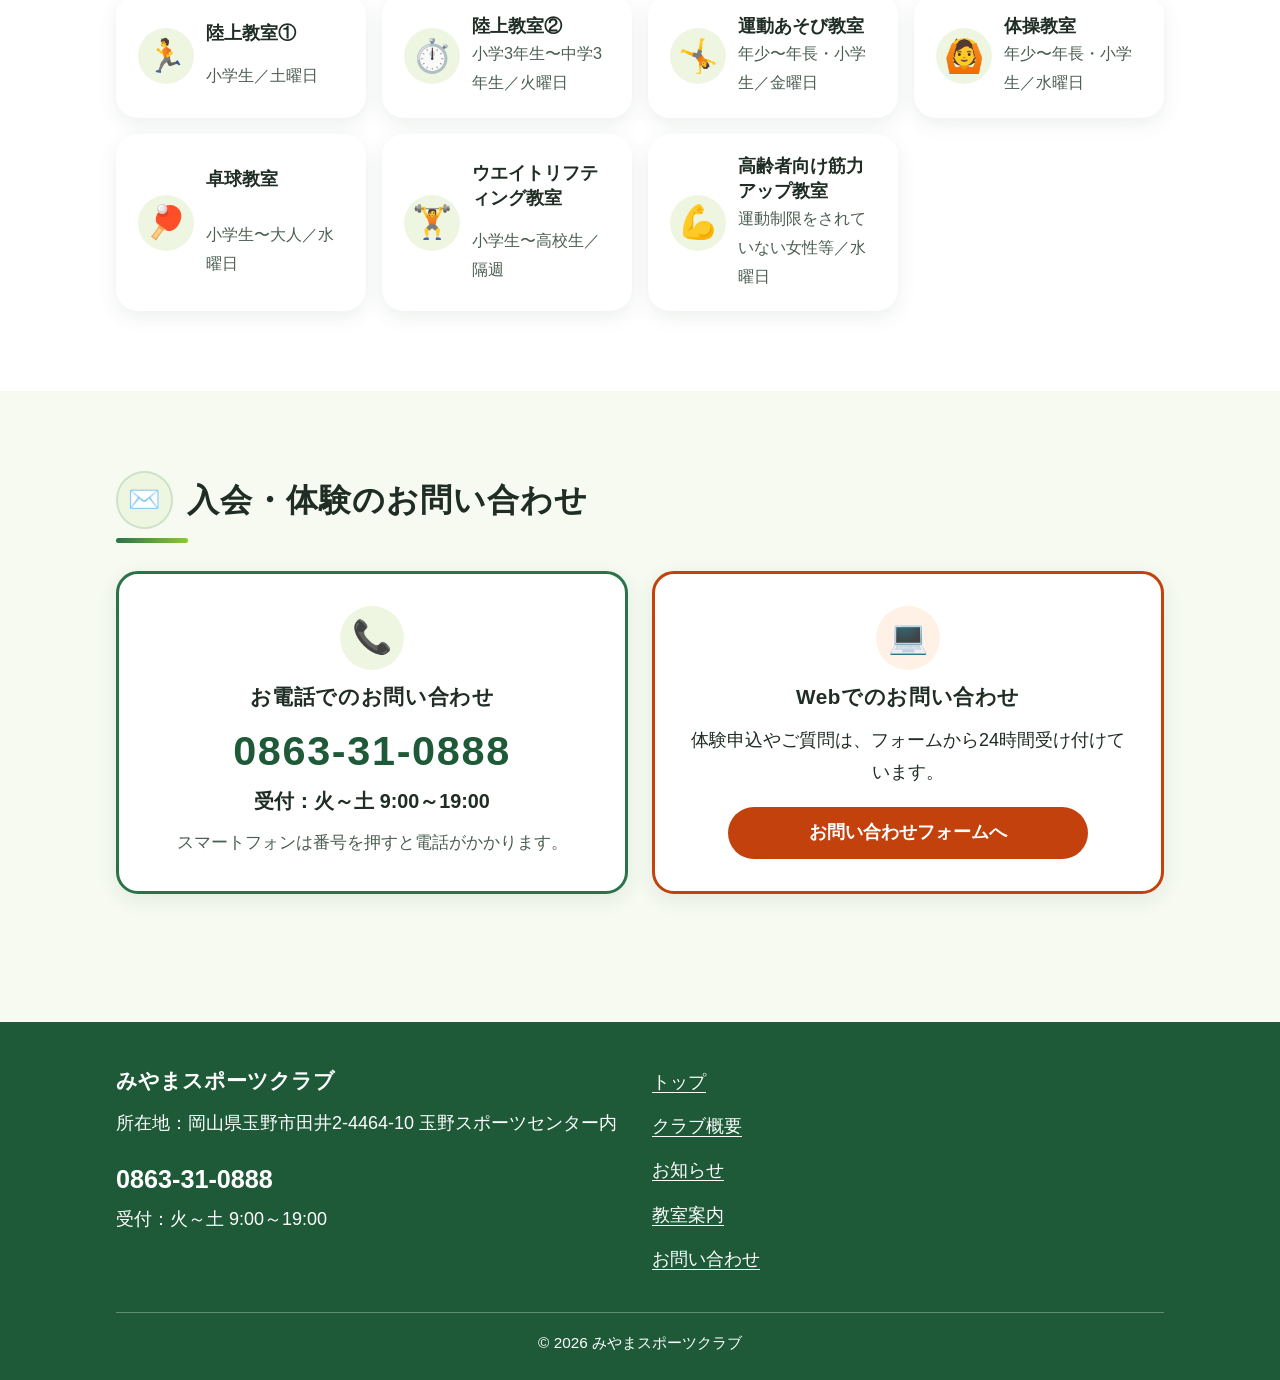
==== commit 067982a9: "クラブ名・電話番号・受付時間・所在地をみやまスポーツクラブの本番情報に置き換え Co-Authored-By: Claude Opus 5.5 <noreply@anthropic.com>" ====
--- a/index.html
+++ b/index.html
@@ -4,7 +4,7 @@
   <meta charset="UTF-8">
   <meta name="viewport" content="width=device-width, initial-scale=1">
   <meta name="description" content="子どもから高齢者まで、地域のみんなが楽しめる総合型地域スポーツクラブです。">
-  <title>あおぞら総合型地域スポーツクラブ</title>
+  <title>みやまスポーツクラブ</title>
   <link rel="stylesheet" href="./css/style.css">
 </head>
 <body data-page="top" data-page-title="">
@@ -14,11 +14,11 @@
     <div class="container site-header__inner">
       <a class="brand" href="./index.html">
         <span class="brand__mark" aria-hidden="true"><svg viewBox="0 0 24 24" width="26" height="26"><circle cx="12" cy="12" r="5" fill="#fff"/><path d="M12 2v3M12 19v3M2 12h3M19 12h3M4.9 4.9 7 7M17 17l2.1 2.1M4.9 19.1 7 17M17 7l2.1-2.1" stroke="#fff" stroke-width="2" stroke-linecap="round"/></svg></span>
-        <span class="brand__name" data-config="clubName">あおぞら総合型地域スポーツクラブ</span>
+        <span class="brand__name" data-config="clubName">みやまスポーツクラブ</span>
       </a>
-      <a class="header-tel" href="tel:0000000000" data-tel-link>
-        <span class="header-tel__number">電話 <span data-config="tel">000-000-0000</span></span>
-        <span class="header-tel__hours" data-config="telHours">受付：火〜土 9:00〜17:00</span>
+      <a class="header-tel" href="tel:0863310888" data-tel-link>
+        <span class="header-tel__number">電話 <span data-config="tel">0863-31-0888</span></span>
+        <span class="header-tel__hours" data-config="telHours">受付：火～土 9:00～19:00</span>
       </a>
     </div>
     <nav class="site-nav" aria-label="メインメニュー">
@@ -38,7 +38,7 @@
         <div class="hero__text">
           <span class="hero__eyebrow">子どもから高齢者まで、みんなのクラブ</span>
           <h1>あおぞらの下で、<br>だれもが楽しくスポーツを。</h1>
-          <p class="hero__lead"><span data-config="clubName">あおぞら総合型地域スポーツクラブ</span>は、地域のみなさんが「いつでも・だれでも・いつまでも」スポーツを楽しめるよう、7つの教室を運営しています。はじめての方も、まずはお気軽に体験へお越しください。</p>
+          <p class="hero__lead"><span data-config="clubName">みやまスポーツクラブ</span>は、地域のみなさんが「いつでも・だれでも・いつまでも」スポーツを楽しめるよう、7つの教室を運営しています。はじめての方も、まずはお気軽に体験へお越しください。</p>
           <div class="button-row">
             <a class="button button--primary" href="./classes.html">教室案内を見る</a>
             <a class="button button--accent" href="./contact.html?type=trial">体験を申し込む</a>
@@ -84,8 +84,8 @@
         <div class="contact-cta">
           <div class="contact-cta__box contact-cta__box--tel">
             <h3>お電話でのお問い合わせ</h3>
-            <a class="tel-number" href="tel:0000000000" data-tel-link><span data-config="tel">000-000-0000</span></a>
-            <p class="tel-hours" data-config="telHours">受付：火〜土 9:00〜17:00</p>
+            <a class="tel-number" href="tel:0863310888" data-tel-link><span data-config="tel">0863-31-0888</span></a>
+            <p class="tel-hours" data-config="telHours">受付：火～土 9:00～19:00</p>
             <p class="tel-note">スマートフォンは番号を押すと電話がかかります。</p>
           </div>
           <div class="contact-cta__box contact-cta__box--form">
@@ -102,9 +102,9 @@
     <div class="container">
       <div class="site-footer__grid">
         <div>
-          <p class="site-footer__name" data-config="clubName">あおぞら総合型地域スポーツクラブ</p>
-          <p>所在地：<span data-config="address">架空県みどり市さくら町1-2-3</span></p>
-          <p><a class="site-footer__tel" href="tel:0000000000" data-tel-link><span data-config="tel">000-000-0000</span></a><br><span data-config="telHours">受付：火〜土 9:00〜17:00</span></p>
+          <p class="site-footer__name" data-config="clubName">みやまスポーツクラブ</p>
+          <p>所在地：<span data-config="address">岡山県玉野市田井2-4464-10 玉野スポーツセンター内</span></p>
+          <p><a class="site-footer__tel" href="tel:0863310888" data-tel-link><span data-config="tel">0863-31-0888</span></a><br><span data-config="telHours">受付：火～土 9:00～19:00</span></p>
         </div>
         <nav aria-label="フッターメニュー">
           <ul class="footer-nav">
@@ -116,12 +116,12 @@
           </ul>
         </nav>
       </div>
-      <p class="copyright">&copy; <span data-config="copyrightYear">2026</span> <span data-config="clubName">あおぞら総合型地域スポーツクラブ</span></p>
+      <p class="copyright">&copy; <span data-config="copyrightYear">2026</span> <span data-config="clubName">みやまスポーツクラブ</span></p>
     </div>
   </footer>
 
   <nav class="mobile-cta" aria-label="お問い合わせ">
-    <a class="button button--primary" href="tel:0000000000" data-tel-link>電話する</a>
+    <a class="button button--primary" href="tel:0863310888" data-tel-link>電話する</a>
     <a class="button button--accent" href="./contact.html">Webで申込</a>
   </nav>
 
--- a/css/style.css
+++ b/css/style.css
@@ -1,5 +1,5 @@
 /* =========================================================
-   あおぞら総合型地域スポーツクラブ 共通スタイル
+   みやまスポーツクラブ 共通スタイル
    方針：大きめの文字・十分なコントラスト・広いタップ領域
    配色：芝生や木々を思わせるフォレストグリーン＋若草色
    ========================================================= */
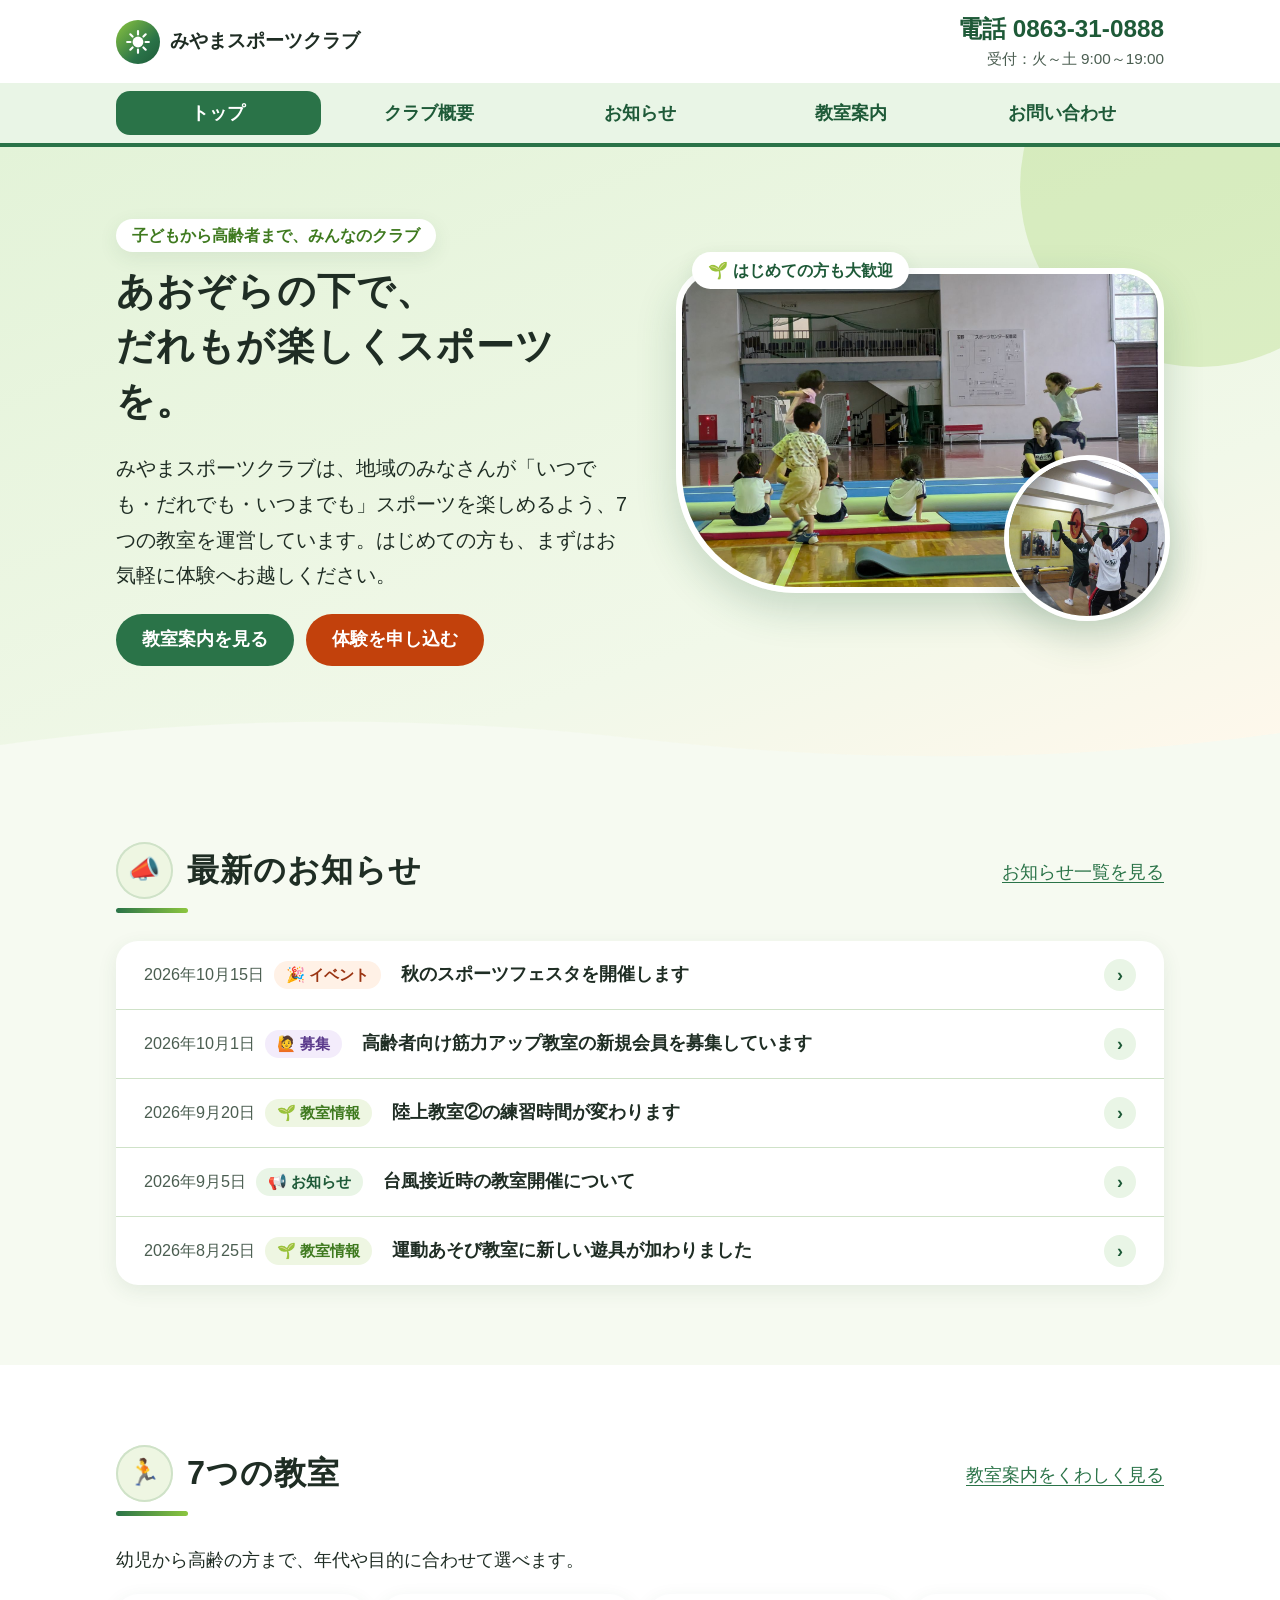
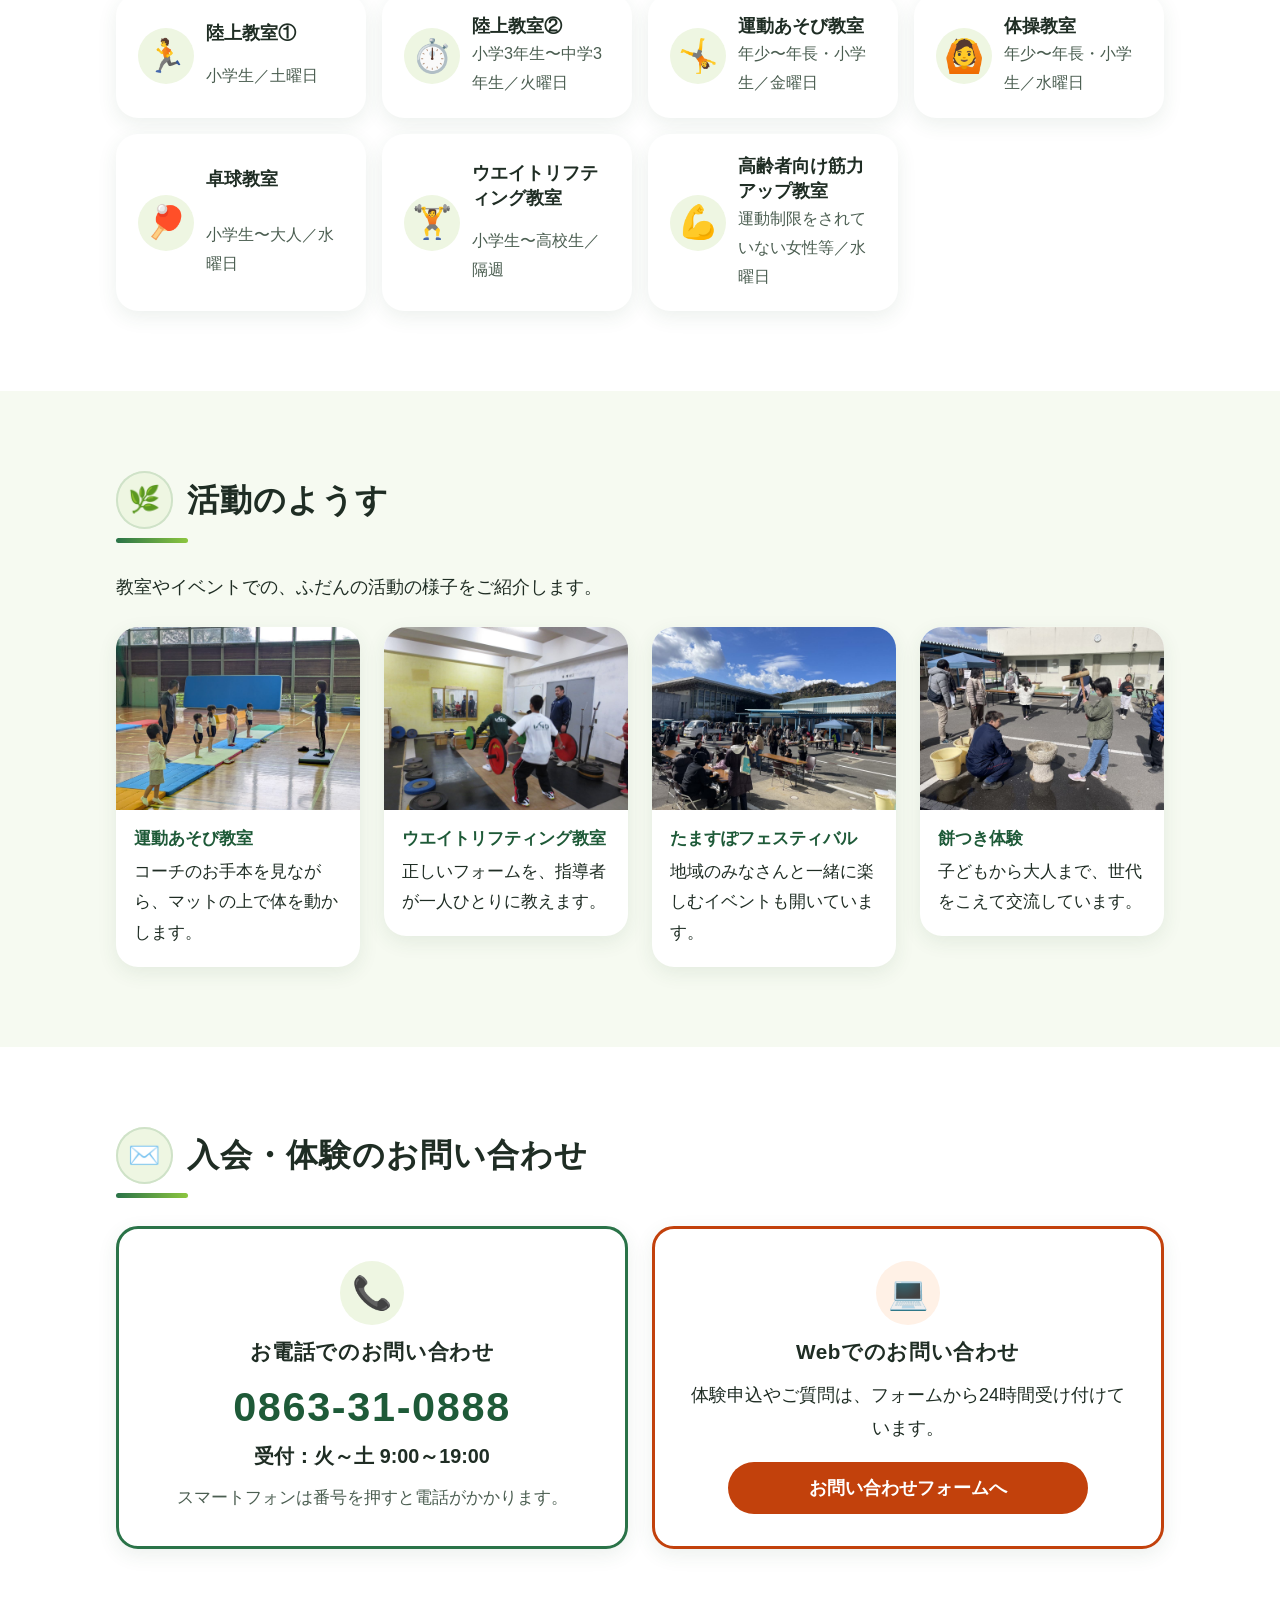
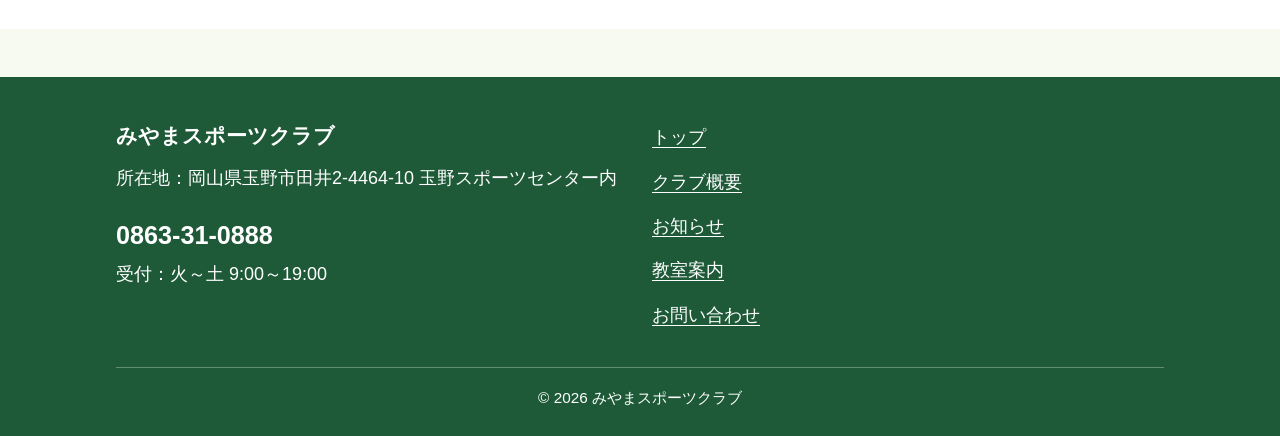
==== commit e1dee0ae: "サイトの画像を本番写真に差し替え（トップのメインビジュアル・活動のようす、教室カードの写真、クラブ概要の写真とマスコット紹介） Co-Authored-By: Claude Opus 5.5 <nor" ====
--- a/index.html
+++ b/index.html
@@ -44,10 +44,10 @@
             <a class="button button--accent" href="./contact.html?type=trial">体験を申し込む</a>
           </div>
         </div>
-        <!-- 仮のメインビジュアル（Unsplash のダミー画像）。読み込めない場合は緑のグラデーションを表示する -->
+        <!-- メインビジュアル（運動あそび教室・ウエイトリフティング教室の活動写真）。読み込めない場合は緑のグラデーションを表示する -->
         <div class="hero__visual">
-          <img class="hero__photo" src="https://images.unsplash.com/photo-1526232761682-d26e03ac148e?auto=format&amp;fit=crop&amp;w=1200&amp;q=80" alt="芝生のグラウンドでコーチと一緒にサッカーを楽しむ子どもたち（イメージ写真）" width="1200" height="800">
-          <img class="hero__photo hero__photo--sub" src="https://images.unsplash.com/photo-1574629810360-7efbbe195018?auto=format&amp;fit=crop&amp;w=480&amp;h=480&amp;q=80" alt="" width="480" height="480">
+          <img class="hero__photo" src="./images/hero-jump.jpg" alt="体育館のマットの上で、コーチに見守られながら元気にジャンプする子どもたち" width="1600" height="1201">
+          <img class="hero__photo hero__photo--sub" src="./images/hero-lift.jpg" alt="" width="800" height="600">
           <span class="hero__tag" aria-hidden="true">🌱 はじめての方も大歓迎</span>
         </div>
       </div>
@@ -76,7 +76,22 @@
       </div>
     </section>
 
-    <section class="section" aria-labelledby="contact-heading">
+    <section class="section" aria-labelledby="gallery-heading">
+      <div class="container">
+        <div class="section__header">
+          <h2 id="gallery-heading">活動のようす</h2>
+        </div>
+        <p>教室やイベントでの、ふだんの活動の様子をご紹介します。</p>
+        <ul class="photo-gallery">
+          <li><figure class="photo-card"><img src="./images/activity-play.jpg" alt="マットの上に並び、コーチのお手本を見ながら体を動かす幼児たち" width="1200" height="901" loading="lazy"><figcaption><strong>運動あそび教室</strong>コーチのお手本を見ながら、マットの上で体を動かします。</figcaption></figure></li>
+          <li><figure class="photo-card"><img src="./images/activity-weightlifting.jpg" alt="指導者に見守られながら、バーベルを構える子どもたち" width="1200" height="900" loading="lazy"><figcaption><strong>ウエイトリフティング教室</strong>正しいフォームを、指導者が一人ひとりに教えます。</figcaption></figure></li>
+          <li><figure class="photo-card"><img src="./images/activity-festival.jpg" alt="青空の下、屋外の会場に多くの家族連れが集まるフェスティバルの様子" width="1200" height="900" loading="lazy"><figcaption><strong>たますぽフェスティバル</strong>地域のみなさんと一緒に楽しむイベントも開いています。</figcaption></figure></li>
+          <li><figure class="photo-card"><img src="./images/activity-mochitsuki.jpg" alt="フェスティバルで、杵を持って餅つきに挑戦する子ども" width="1200" height="900" loading="lazy"><figcaption><strong>餅つき体験</strong>子どもから大人まで、世代をこえて交流しています。</figcaption></figure></li>
+        </ul>
+      </div>
+    </section>
+
+    <section class="section section--soft" aria-labelledby="contact-heading">
       <div class="container">
         <div class="section__header">
           <h2 id="contact-heading">入会・体験のお問い合わせ</h2>
--- a/css/style.css
+++ b/css/style.css
@@ -287,6 +287,22 @@
 .class-session { padding: 10px 14px; border: 2px solid var(--color-primary-soft); border-radius: var(--radius-small); }
 .class-session__title { margin: 0 0 4px; font-weight: 700; color: var(--color-primary-dark); }
 .class-card .button { margin-top: auto; }
+.class-card__photo { display: block; width: 100%; aspect-ratio: 16 / 10; object-fit: cover; border-radius: var(--radius-small); background: var(--color-green-soft); }
+
+/* 活動写真：画像が読み込めないときは淡い緑の枠が見える */
+.photo-gallery { list-style: none; margin: 24px 0 0; padding: 0; display: grid; gap: 24px; grid-template-columns: repeat(auto-fill, minmax(min(100%, 240px), 1fr)); }
+.photo-card { margin: 0; overflow: hidden; background: var(--color-surface); border-radius: var(--radius); box-shadow: var(--shadow); }
+.photo-card img { display: block; width: 100%; height: auto; aspect-ratio: 4 / 3; object-fit: cover; background: var(--color-green-soft); }
+.photo-card figcaption { padding: 14px 18px 18px; font-size: 0.95rem; }
+.photo-card figcaption strong { display: block; margin-bottom: 2px; color: var(--color-primary-dark); }
+.photo-card--wide { margin: 24px 0; }
+.photo-card--wide img { aspect-ratio: 16 / 9; }
+
+/* マスコット紹介：イラストは白背景のため白いカードにのせる */
+.mascot { margin-top: 32px; padding: 24px; background: var(--color-surface); border-radius: var(--radius); box-shadow: var(--shadow); }
+.mascot__title { margin: 0 0 8px; color: var(--color-primary-dark); }
+.mascot__list { list-style: none; margin: 16px 0 0; padding: 0; display: grid; gap: 16px; grid-template-columns: repeat(auto-fill, minmax(min(100%, 140px), 1fr)); align-items: center; }
+.mascot__list img { display: block; width: 100%; height: auto; max-height: 160px; object-fit: contain; }
 
 /* ---------- 会費システム（全教室共通） ---------- */
 
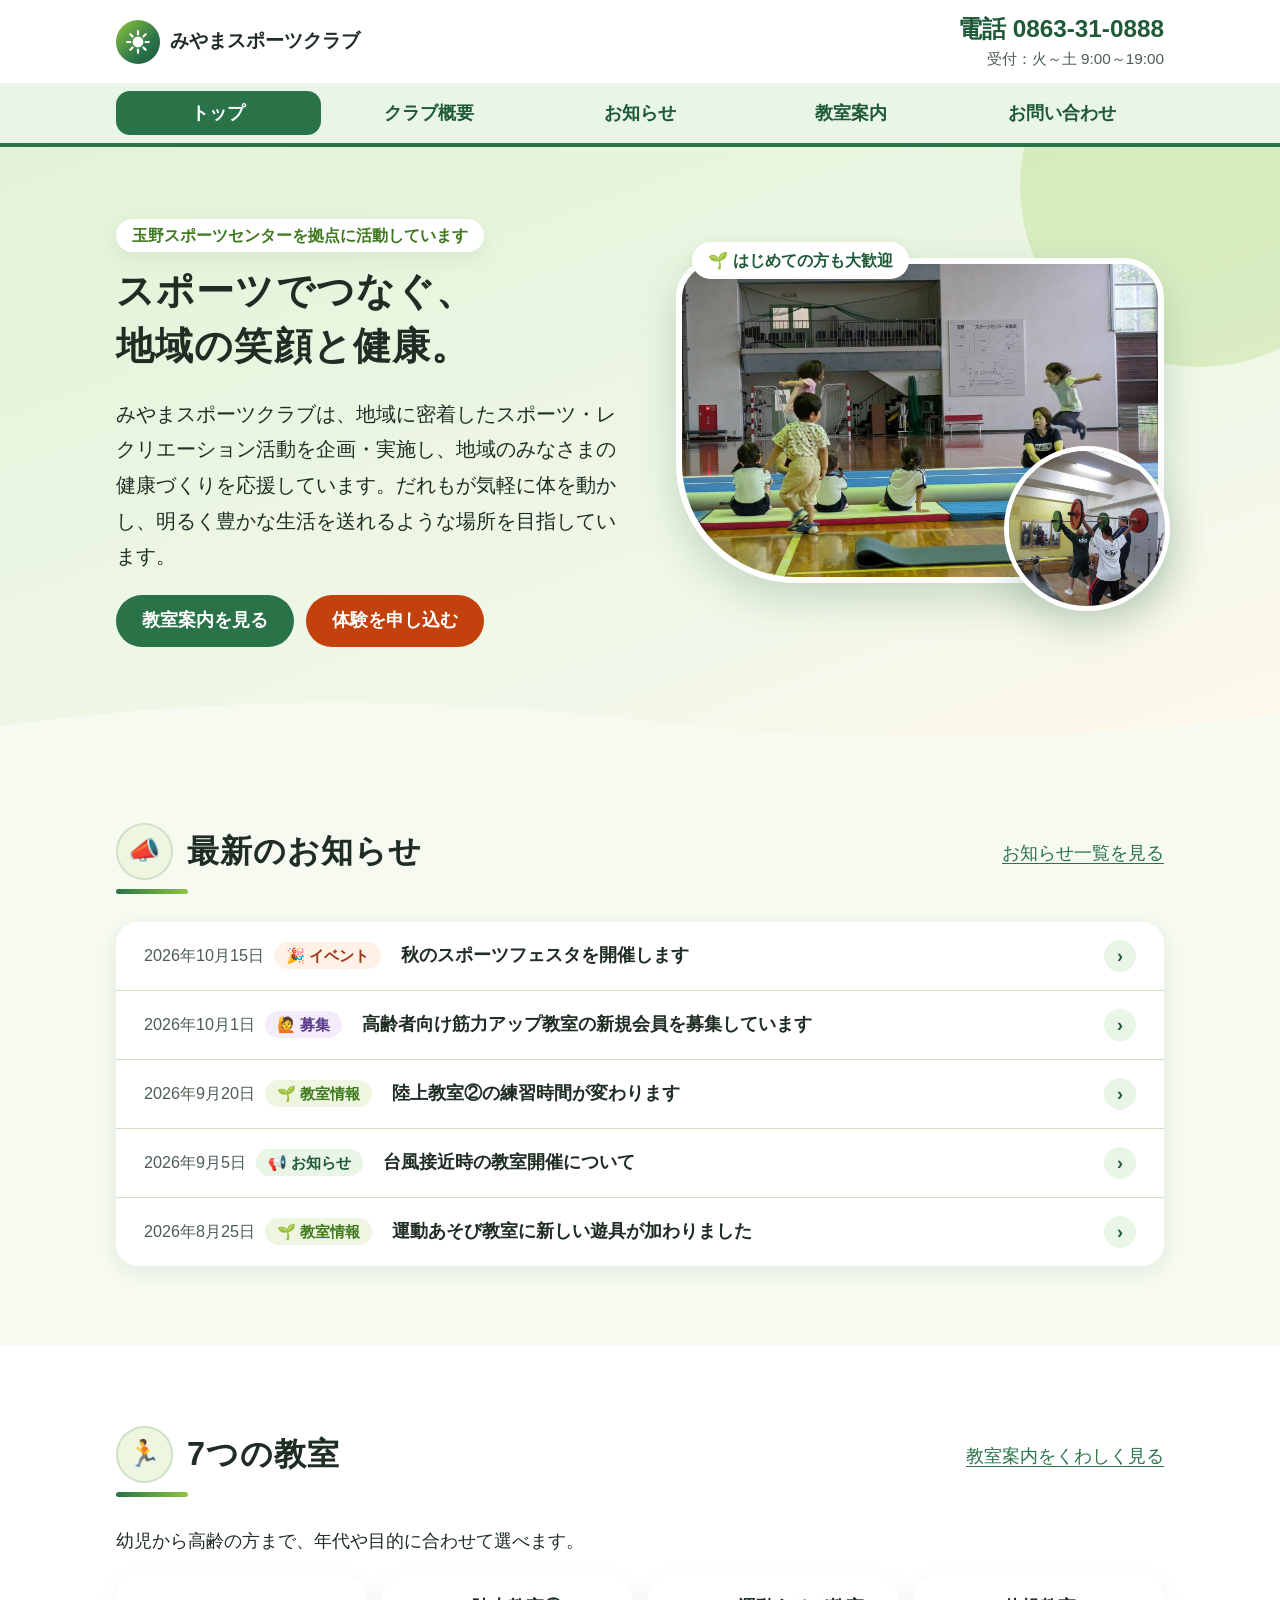
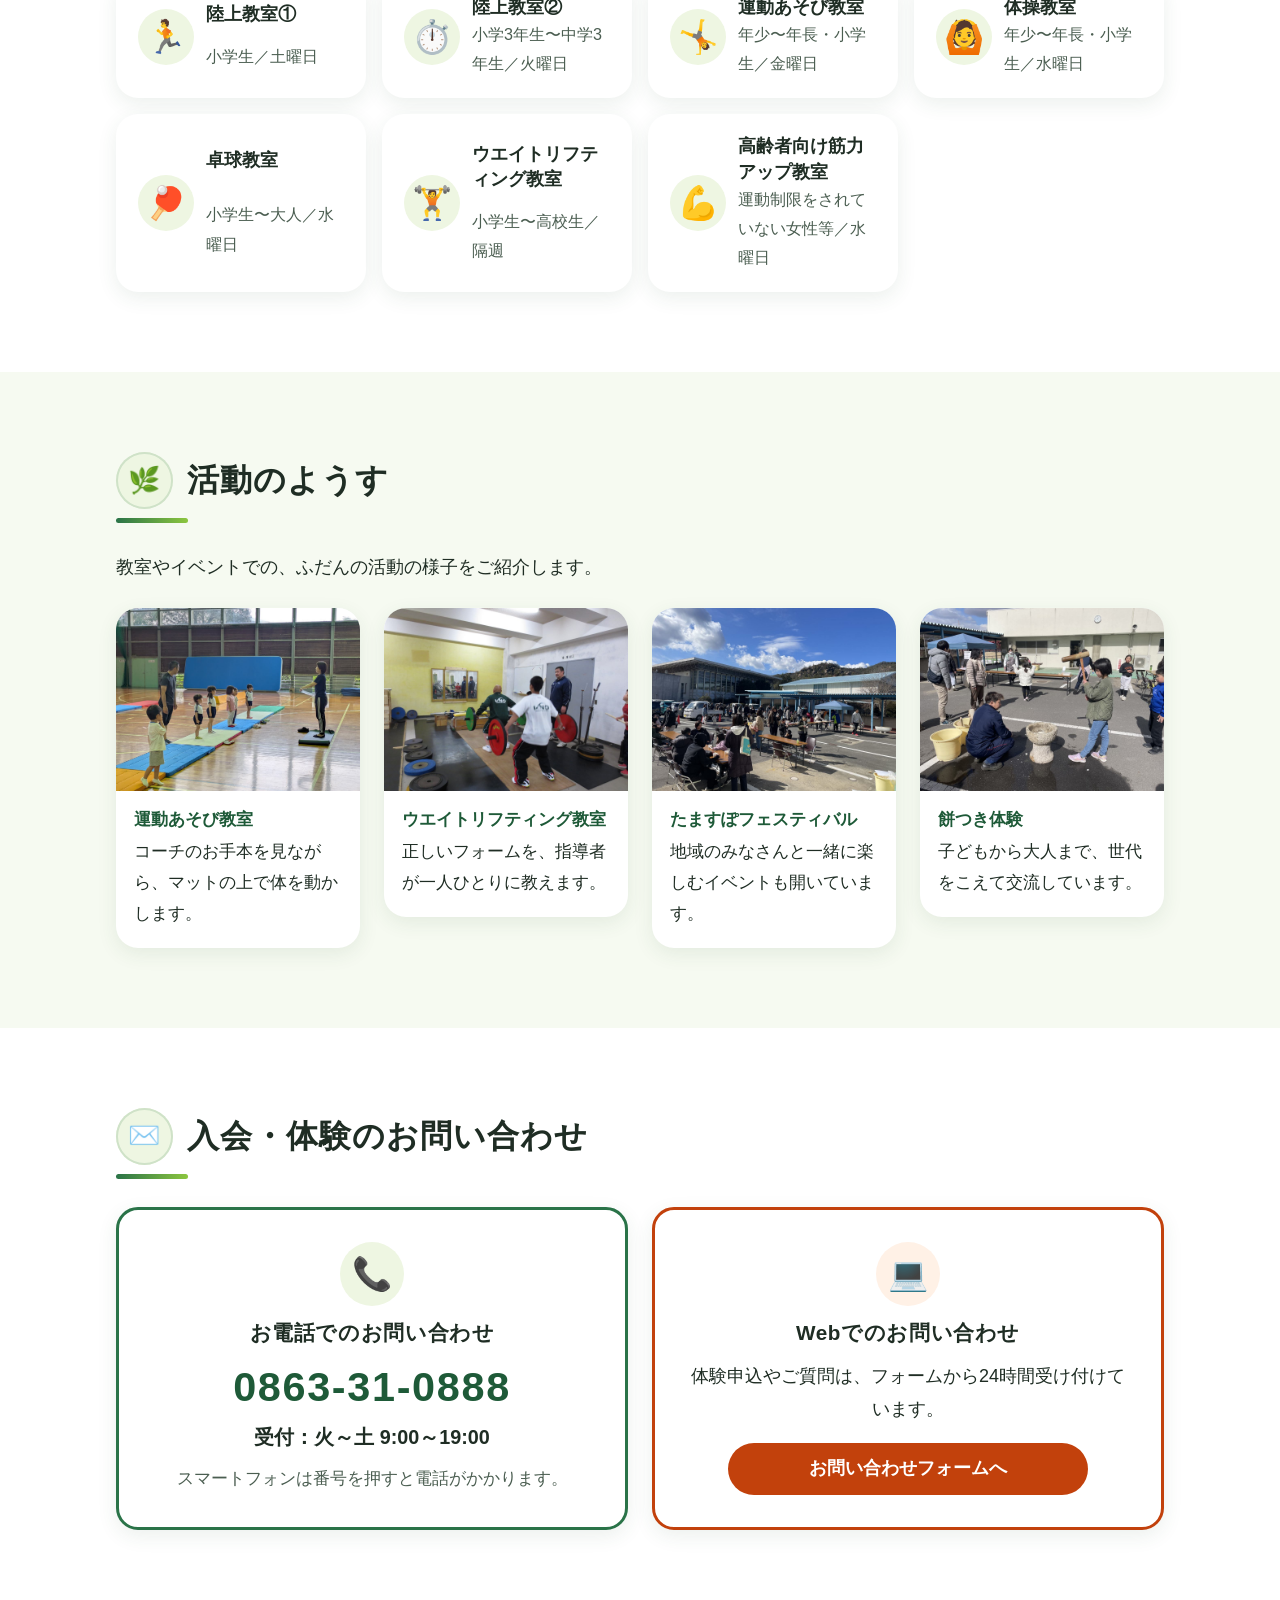
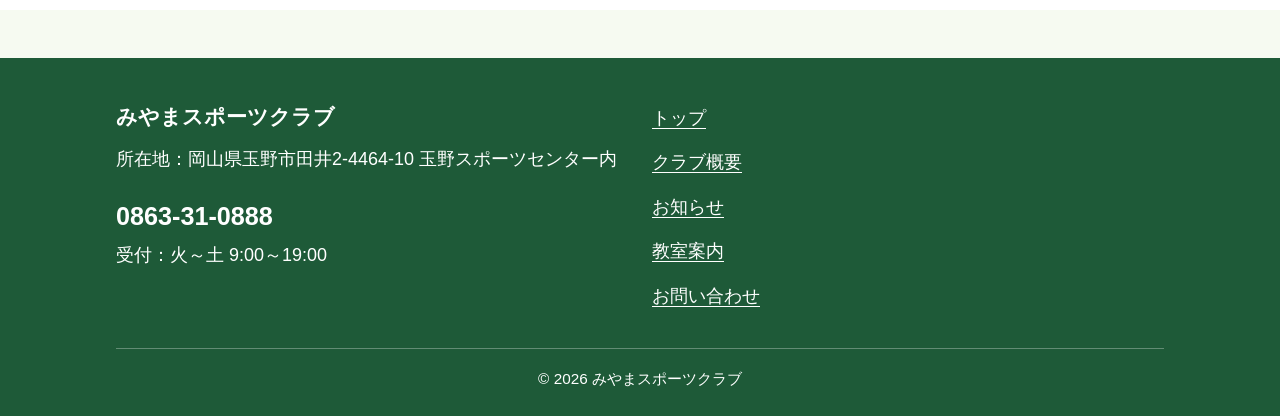
==== commit a241f1e6: "トップのキャッチコピー・紹介文とクラブ概要（設立・活動拠点・目的）を本番の内容に書き換え、架空の会員数・交通案内・駐車場を削除 Co-Authored-By: Claude Opus 5.5 <nor" ====
--- a/index.html
+++ b/index.html
@@ -3,7 +3,7 @@
 <head>
   <meta charset="UTF-8">
   <meta name="viewport" content="width=device-width, initial-scale=1">
-  <meta name="description" content="子どもから高齢者まで、地域のみんなが楽しめる総合型地域スポーツクラブです。">
+  <meta name="description" content="玉野スポーツセンターを拠点に、地域に密着したスポーツ・レクリエーション活動で地域のみなさまの健康づくりを応援する総合型地域スポーツクラブです。">
   <title>みやまスポーツクラブ</title>
   <link rel="stylesheet" href="./css/style.css">
 </head>
@@ -36,9 +36,9 @@
     <section class="hero">
       <div class="container hero__inner">
         <div class="hero__text">
-          <span class="hero__eyebrow">子どもから高齢者まで、みんなのクラブ</span>
-          <h1>あおぞらの下で、<br>だれもが楽しくスポーツを。</h1>
-          <p class="hero__lead"><span data-config="clubName">みやまスポーツクラブ</span>は、地域のみなさんが「いつでも・だれでも・いつまでも」スポーツを楽しめるよう、7つの教室を運営しています。はじめての方も、まずはお気軽に体験へお越しください。</p>
+          <span class="hero__eyebrow">玉野スポーツセンターを拠点に活動しています</span>
+          <h1>スポーツでつなぐ、<br>地域の笑顔と健康。</h1>
+          <p class="hero__lead"><span data-config="clubName">みやまスポーツクラブ</span>は、地域に密着したスポーツ・レクリエーション活動を企画・実施し、地域のみなさまの健康づくりを応援しています。だれもが気軽に体を動かし、明るく豊かな生活を送れるような場所を目指しています。</p>
           <div class="button-row">
             <a class="button button--primary" href="./classes.html">教室案内を見る</a>
             <a class="button button--accent" href="./contact.html?type=trial">体験を申し込む</a>
--- a/css/style.css
+++ b/css/style.css
@@ -382,6 +382,11 @@
   .info-table > tbody > tr > th { padding-bottom: 6px; border-bottom: none; }
 }
 
+/* クラブの目的（定款の文言）：引用のように左の線で強調する */
+.purpose-statement {
+  margin: 0 0 20px; padding: 20px 24px; background: var(--color-surface); border-left: 6px solid var(--color-primary);
+  border-radius: var(--radius-small); box-shadow: var(--shadow); font-size: 1.1rem; font-weight: 700; line-height: 1.8; color: var(--color-primary-dark);
+}
 .principles { list-style: none; margin: 0; padding: 0; display: grid; gap: 16px; grid-template-columns: repeat(auto-fit, minmax(min(100%, 240px), 1fr)); }
 .principles li { background: var(--color-surface); border-radius: var(--radius); box-shadow: var(--shadow); padding: 24px 26px; border-top: 6px solid var(--color-leaf); }
 .principles strong { display: block; font-size: 1.1rem; color: var(--color-green); margin-bottom: 4px; }
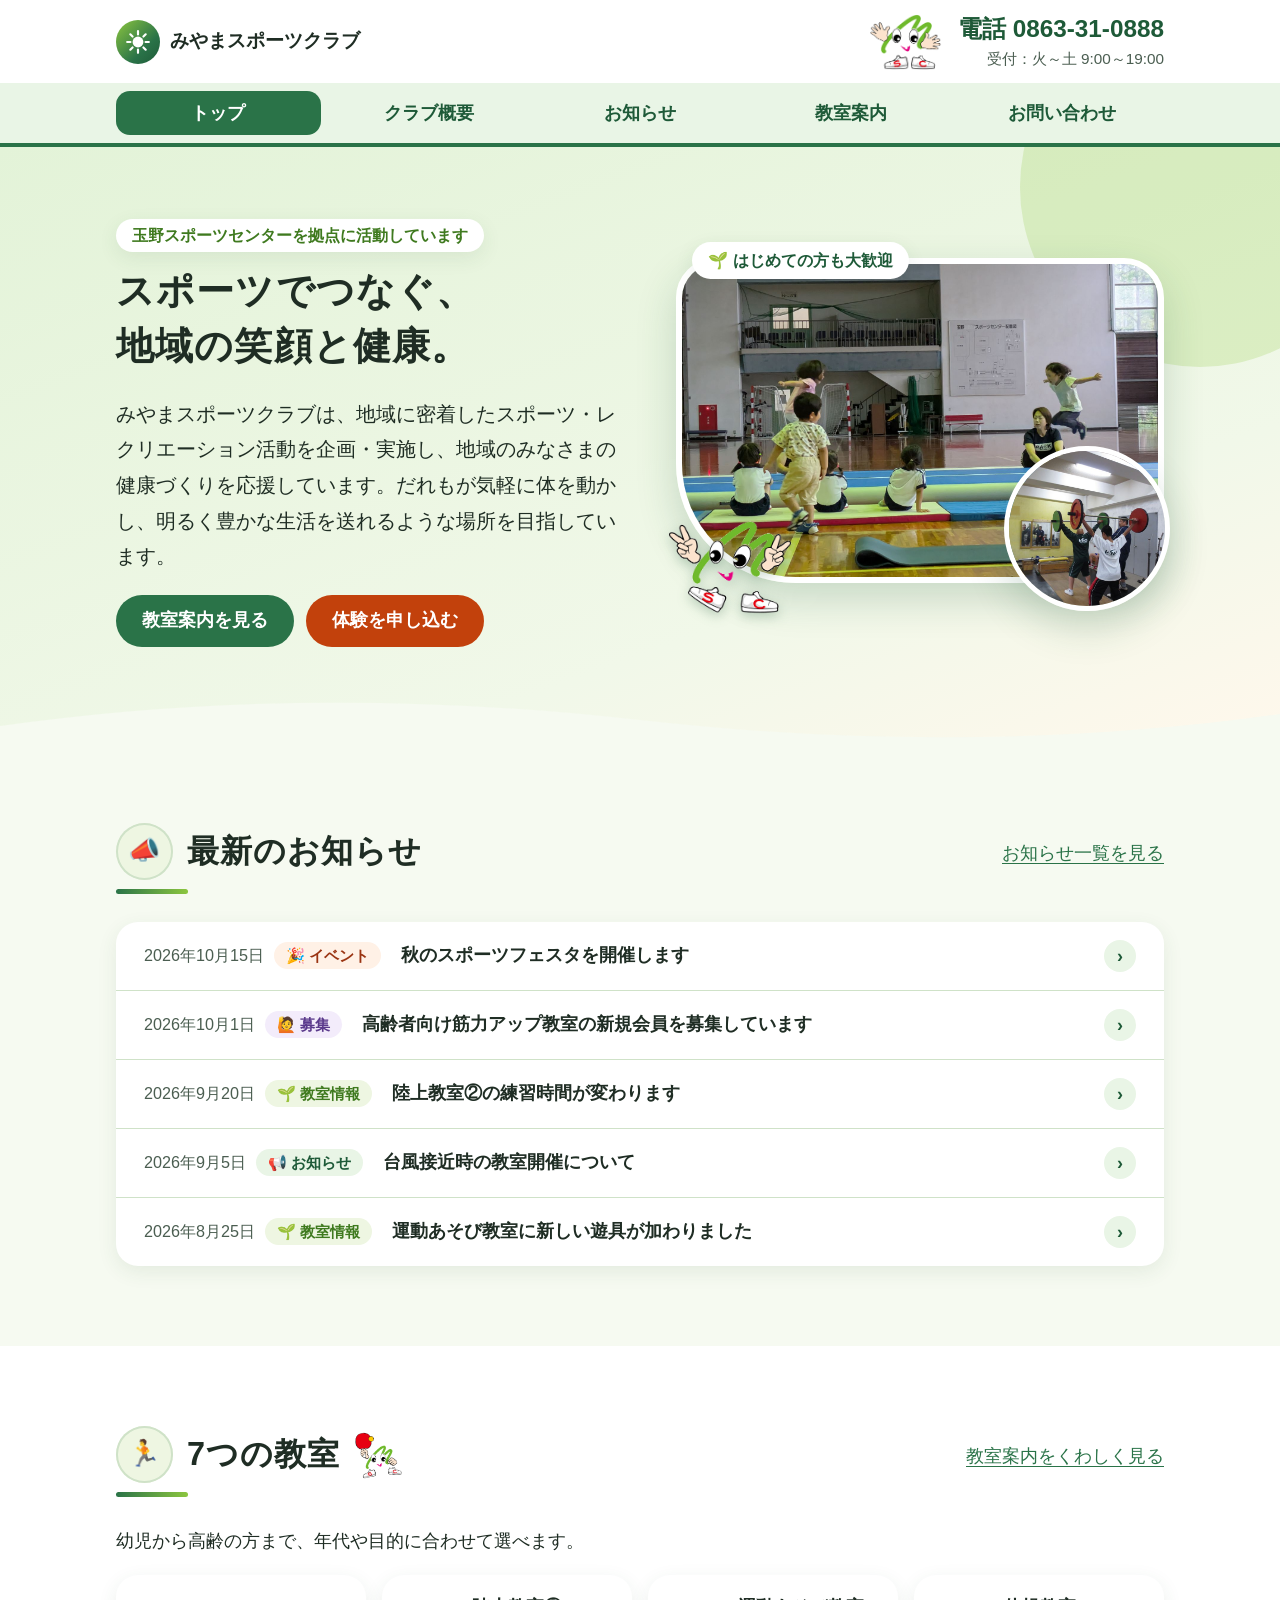
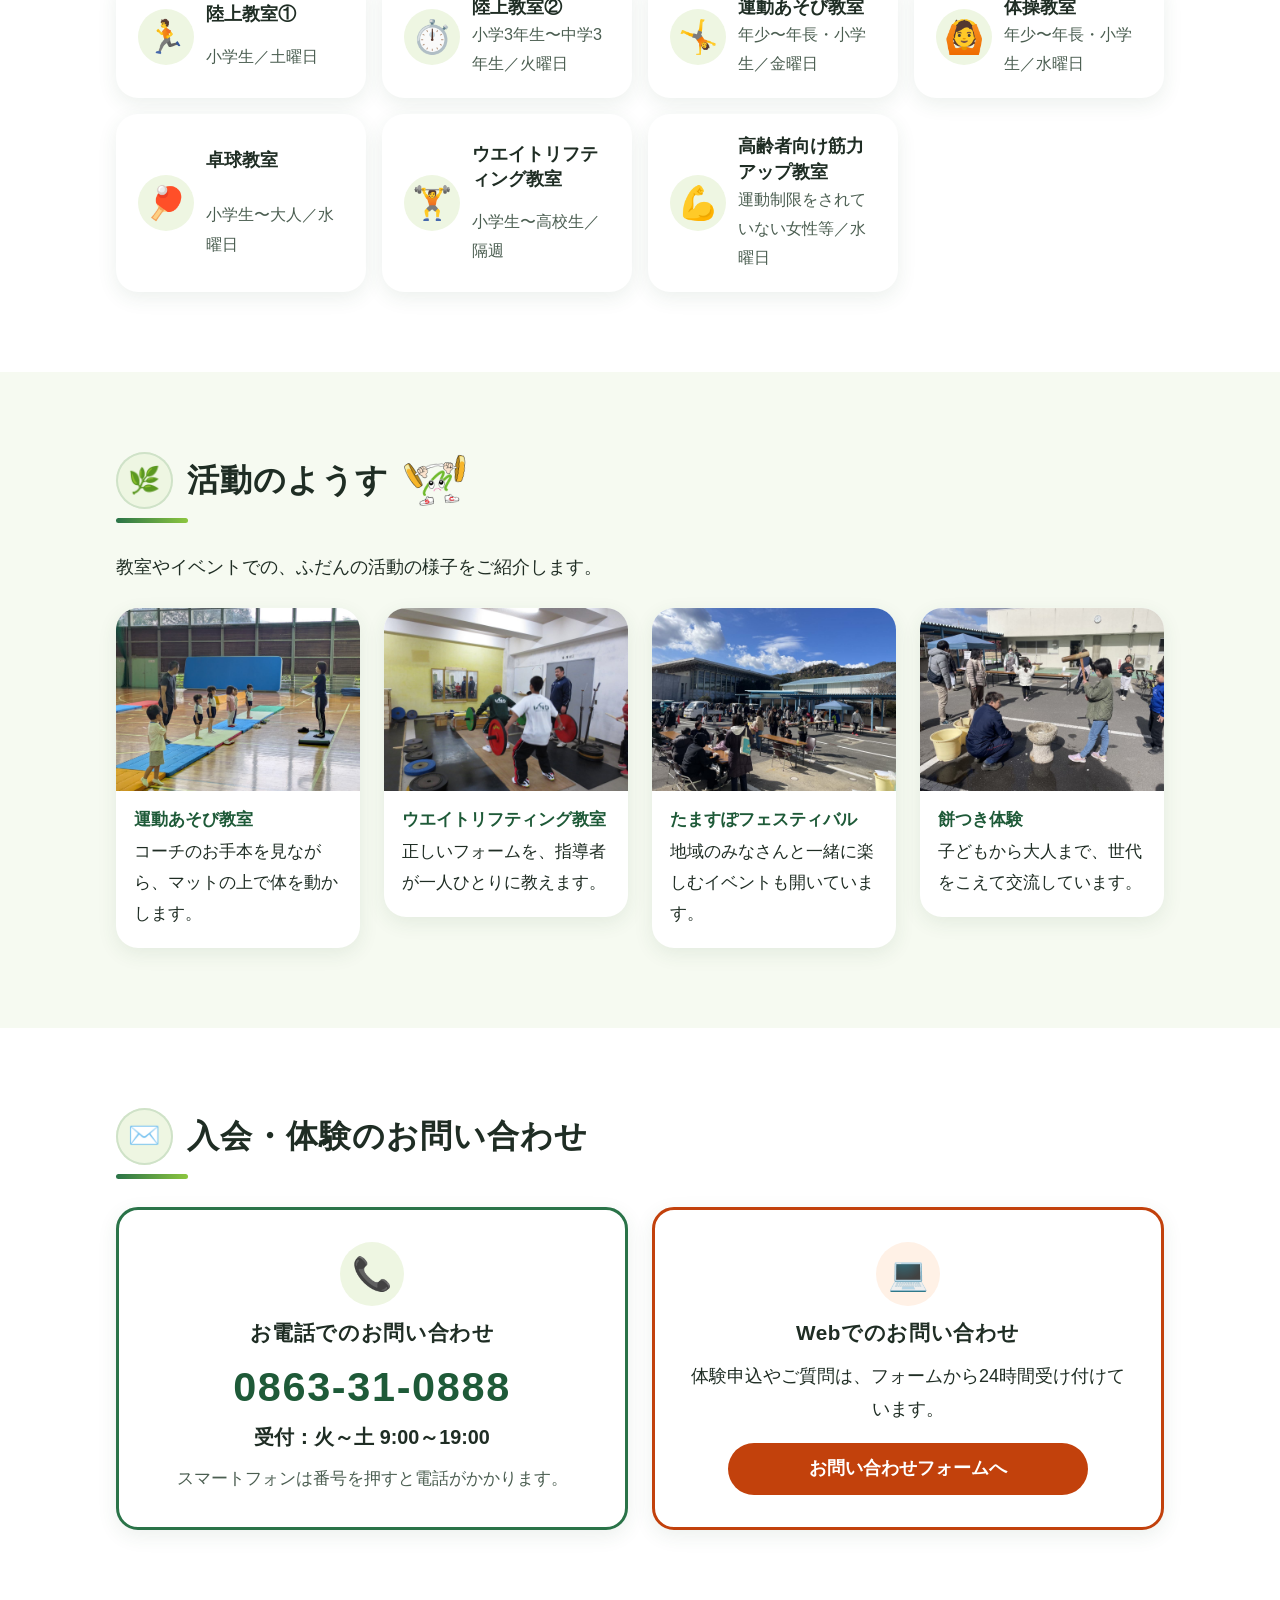
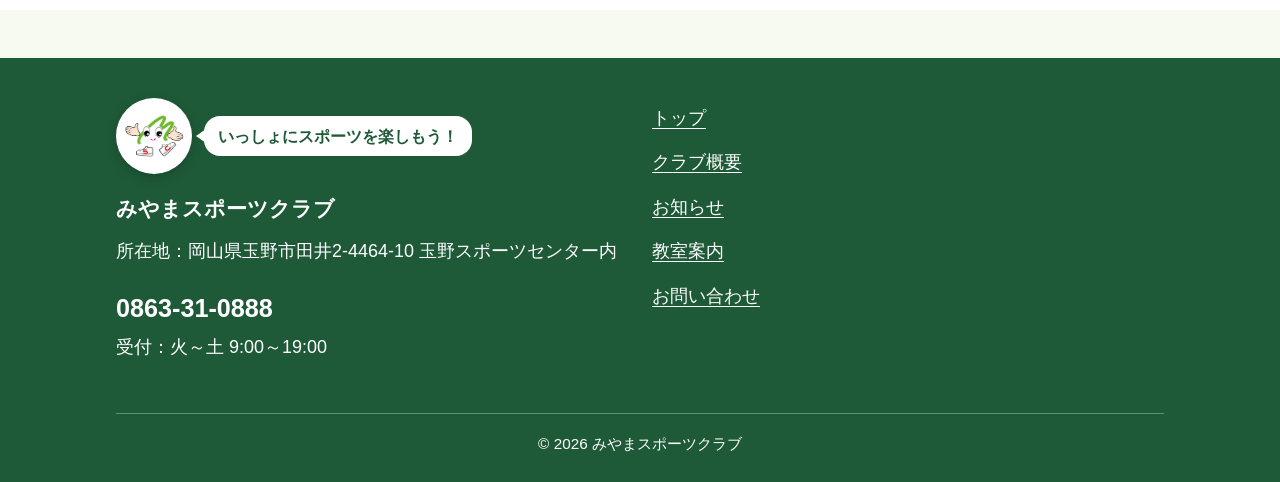
==== commit df0e61bd: "クラブ概要のアクセスにGoogleマップを埋め込み（レスポンシブ）、ヘッダー・見出し帯・見出し・フッターにみやすぽくんを配置 Co-Authored-By: Claude Opus 5.5 <nore" ====
--- a/index.html
+++ b/index.html
@@ -16,6 +16,7 @@
         <span class="brand__mark" aria-hidden="true"><svg viewBox="0 0 24 24" width="26" height="26"><circle cx="12" cy="12" r="5" fill="#fff"/><path d="M12 2v3M12 19v3M2 12h3M19 12h3M4.9 4.9 7 7M17 17l2.1 2.1M4.9 19.1 7 17M17 7l2.1-2.1" stroke="#fff" stroke-width="2" stroke-linecap="round"/></svg></span>
         <span class="brand__name" data-config="clubName">みやまスポーツクラブ</span>
       </a>
+      <img class="header-mascot" src="./images/mascot-wave.png" alt="" width="320" height="247">
       <a class="header-tel" href="tel:0863310888" data-tel-link>
         <span class="header-tel__number">電話 <span data-config="tel">0863-31-0888</span></span>
         <span class="header-tel__hours" data-config="telHours">受付：火～土 9:00～19:00</span>
@@ -48,6 +49,7 @@
         <div class="hero__visual">
           <img class="hero__photo" src="./images/hero-jump.jpg" alt="体育館のマットの上で、コーチに見守られながら元気にジャンプする子どもたち" width="1600" height="1201">
           <img class="hero__photo hero__photo--sub" src="./images/hero-lift.jpg" alt="" width="800" height="600">
+          <img class="hero__mascot" src="./images/mascot-double-peace.png" alt="" width="320" height="251">
           <span class="hero__tag" aria-hidden="true">🌱 はじめての方も大歓迎</span>
         </div>
       </div>
@@ -68,7 +70,7 @@
     <section class="section section--soft" aria-labelledby="classes-heading">
       <div class="container">
         <div class="section__header">
-          <h2 id="classes-heading">7つの教室</h2>
+          <h2 id="classes-heading">7つの教室<img class="heading-mascot" src="./images/mascot-table-tennis.png" alt="" width="303" height="320"></h2>
           <a href="./classes.html">教室案内をくわしく見る</a>
         </div>
         <p>幼児から高齢の方まで、年代や目的に合わせて選べます。</p>
@@ -79,7 +81,7 @@
     <section class="section" aria-labelledby="gallery-heading">
       <div class="container">
         <div class="section__header">
-          <h2 id="gallery-heading">活動のようす</h2>
+          <h2 id="gallery-heading">活動のようす<img class="heading-mascot" src="./images/mascot-lift.png" alt="" width="320" height="244"></h2>
         </div>
         <p>教室やイベントでの、ふだんの活動の様子をご紹介します。</p>
         <ul class="photo-gallery">
@@ -117,6 +119,10 @@
     <div class="container">
       <div class="site-footer__grid">
         <div>
+          <div class="footer-mascot">
+            <span class="footer-mascot__badge"><img class="footer-mascot__img" src="./images/mascot-welcome.png" alt="" width="320" height="231"></span>
+            <p class="footer-mascot__bubble">いっしょにスポーツを楽しもう！</p>
+          </div>
           <p class="site-footer__name" data-config="clubName">みやまスポーツクラブ</p>
           <p>所在地：<span data-config="address">岡山県玉野市田井2-4464-10 玉野スポーツセンター内</span></p>
           <p><a class="site-footer__tel" href="tel:0863310888" data-tel-link><span data-config="tel">0863-31-0888</span></a><br><span data-config="telHours">受付：火～土 9:00～19:00</span></p>
--- a/css/style.css
+++ b/css/style.css
@@ -304,6 +304,30 @@
 .mascot__list { list-style: none; margin: 16px 0 0; padding: 0; display: grid; gap: 16px; grid-template-columns: repeat(auto-fill, minmax(min(100%, 140px), 1fr)); align-items: center; }
 .mascot__list img { display: block; width: 100%; height: auto; max-height: 160px; object-fit: contain; }
 
+/* マスコット「みやすぽくん」の装飾（透過PNG。すべて装飾のため alt は空） */
+.header-mascot { width: auto; height: 44px; margin-left: auto; }
+.page-header__mascot {
+  position: absolute; right: 16px; bottom: -20px; width: auto; height: 76px;
+  animation: mascot-bob 3s ease-in-out infinite; pointer-events: none;
+}
+.page-header .container { padding-right: 104px; }
+.hero__mascot {
+  position: absolute; left: -12px; bottom: -36px; z-index: 1; width: 30%; max-width: 132px; height: auto;
+  filter: drop-shadow(0 4px 6px rgba(30, 90, 56, 0.25)); animation: mascot-bob 3s ease-in-out infinite;
+}
+.heading-mascot { width: auto; height: 40px; margin-left: 2px; transform: rotate(-6deg); }
+.footer-mascot { display: flex; align-items: center; gap: 12px; margin-bottom: 16px; }
+.footer-mascot__badge { display: grid; place-items: center; flex: none; width: 76px; height: 76px; border-radius: 50%; background: #fff; box-shadow: 0 4px 12px rgba(0, 0, 0, 0.18); }
+.footer-mascot__img { width: 60px; height: auto; }
+.footer-mascot__bubble {
+  position: relative; margin: 0; padding: 8px 14px; border-radius: 16px; background: #fff; color: var(--color-primary-dark); font-weight: 700; font-size: 0.9rem; line-height: 1.5;
+}
+.footer-mascot__bubble::before {
+  content: ""; position: absolute; left: -8px; top: 50%; translate: 0 -50%;
+  border-width: 7px 10px 7px 0; border-style: solid; border-color: transparent #fff transparent transparent;
+}
+@keyframes mascot-bob { 0%, 100% { transform: translateY(0); } 50% { transform: translateY(-6px); } }
+
 /* ---------- 会費システム（全教室共通） ---------- */
 
 /* PC用メディアクエリの .section の余白指定に負けないよう .section と組み合わせて詳細度を上げる */
@@ -394,10 +418,13 @@
 
 .note { font-size: 0.95rem; color: var(--color-muted); }
 
-.map-placeholder {
-  display: grid; place-items: center; min-height: 200px; margin-top: 16px; padding: 16px; text-align: center;
-  border-radius: var(--radius); background: repeating-linear-gradient(45deg, #f0f7ea, #f0f7ea 12px, #e5f0dc 12px, #e5f0dc 24px); color: var(--color-muted);
-}
+/* Googleマップ：幅いっぱい・縦横比固定で、スマホでもはみ出さない */
+.map-embed {
+  position: relative; width: 100%; max-width: 100%; aspect-ratio: 16 / 9; min-height: 260px; margin-top: 16px; overflow: hidden;
+  border-radius: var(--radius); box-shadow: var(--shadow); background: var(--color-green-soft);
+}
+.map-embed iframe { position: absolute; inset: 0; width: 100%; height: 100%; border: 0; }
+.map-link { margin: 12px 0 0; text-align: right; font-size: 0.95rem; }
 
 /* ---------- フォーム ---------- */
 
@@ -517,12 +544,17 @@
   .hero { padding: 72px 0 96px; }
   .hero__inner { grid-template-columns: 1.05fr 1fr; gap: 48px; }
   .section { padding: 80px 0; }
+  .header-mascot { height: 56px; margin-right: -8px; }
+  .page-header__mascot { right: 48px; bottom: -28px; height: 116px; }
+  .page-header .container { padding-right: 200px; }
+  .heading-mascot { height: 48px; }
 }
 
 @media (prefers-reduced-motion: reduce) {
   html { scroll-behavior: auto; }
   .news-row, .news-row__toggle::before, .highlight-card { transition: none; }
   .highlight-card:hover { transform: none; }
+  .page-header__mascot, .hero__mascot { animation: none; }
 }
 
 @media print {
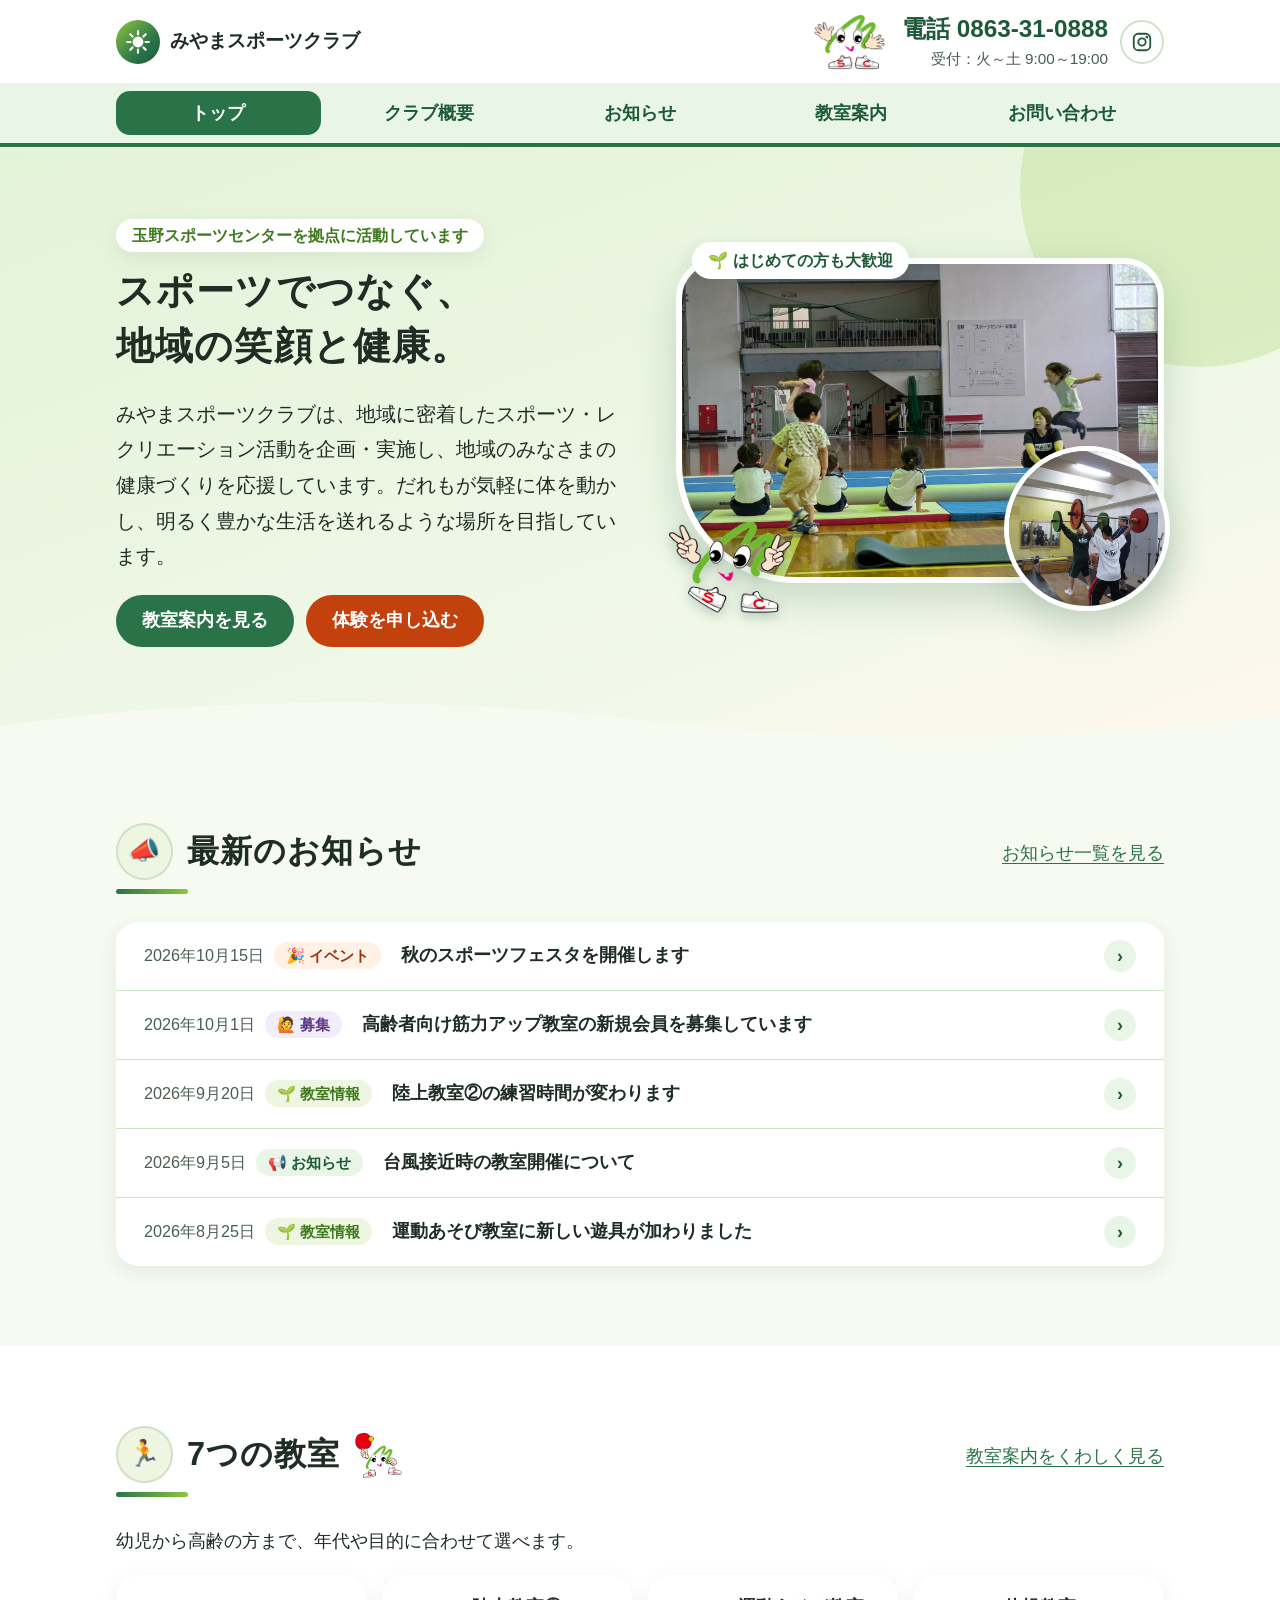
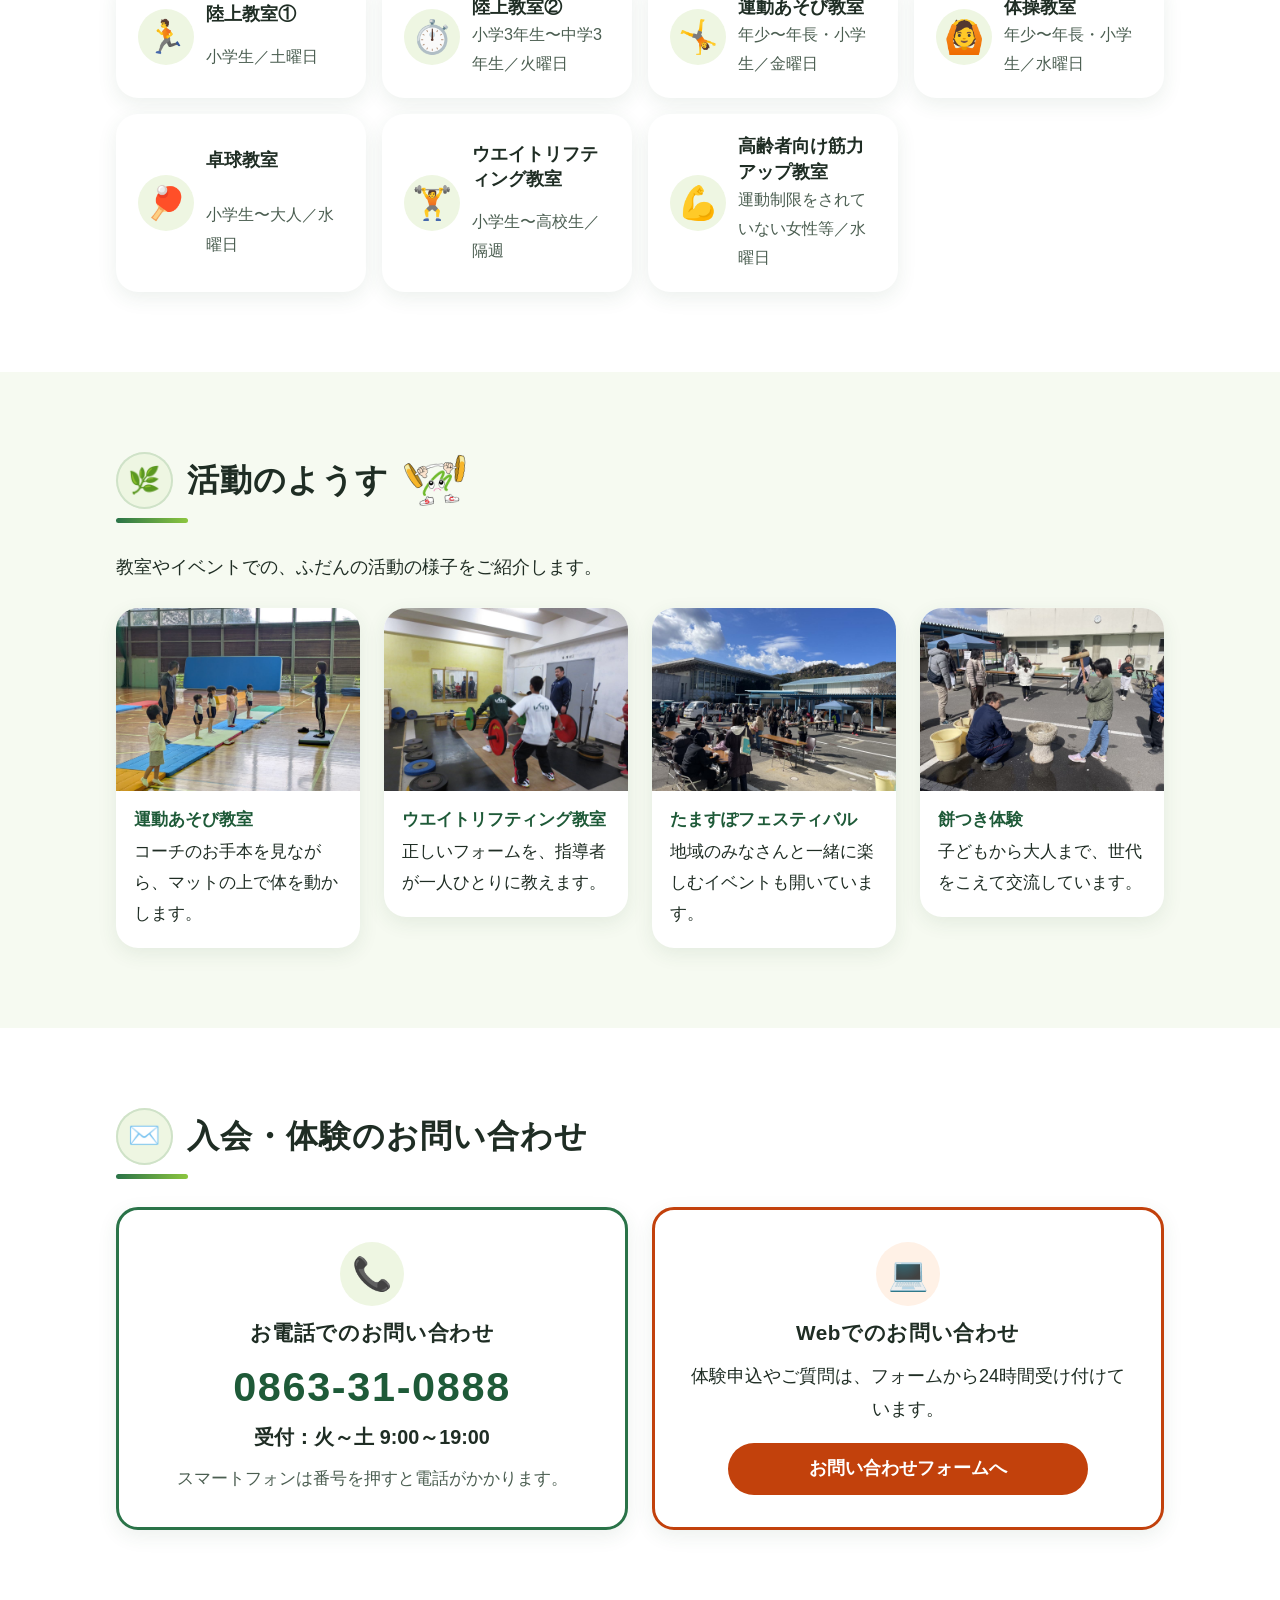
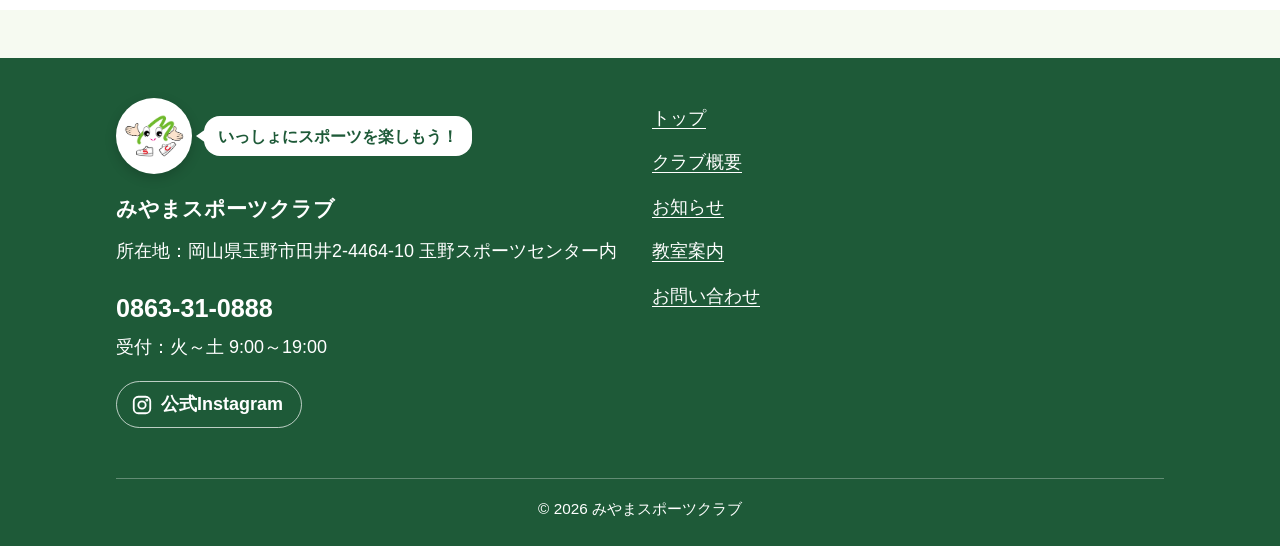
==== commit f53a2c7b: "全ページのヘッダーとフッターに公式Instagram（新しいタブで開く）へのリンクを追加 Co-Authored-By: Claude Opus 5.5 <noreply@anthropic.com>" ====
--- a/index.html
+++ b/index.html
@@ -21,6 +21,7 @@
         <span class="header-tel__number">電話 <span data-config="tel">0863-31-0888</span></span>
         <span class="header-tel__hours" data-config="telHours">受付：火～土 9:00～19:00</span>
       </a>
+      <a class="header-insta" href="https://www.instagram.com/miyama_sports/" target="_blank" rel="noopener noreferrer"><svg class="insta-icon" viewBox="0 0 24 24" width="22" height="22" fill="none" stroke="currentColor" stroke-width="2" stroke-linecap="round" stroke-linejoin="round" aria-hidden="true" focusable="false"><rect x="3" y="3" width="18" height="18" rx="5"/><circle cx="12" cy="12" r="4"/><circle cx="17.3" cy="6.7" r="0.6" fill="currentColor"/></svg><span class="visually-hidden">公式Instagram（新しいタブで開きます）</span></a>
     </div>
     <nav class="site-nav" aria-label="メインメニュー">
       <ul class="site-nav__list">
@@ -126,6 +127,7 @@
           <p class="site-footer__name" data-config="clubName">みやまスポーツクラブ</p>
           <p>所在地：<span data-config="address">岡山県玉野市田井2-4464-10 玉野スポーツセンター内</span></p>
           <p><a class="site-footer__tel" href="tel:0863310888" data-tel-link><span data-config="tel">0863-31-0888</span></a><br><span data-config="telHours">受付：火～土 9:00～19:00</span></p>
+          <p><a class="footer-insta" href="https://www.instagram.com/miyama_sports/" target="_blank" rel="noopener noreferrer"><svg class="insta-icon" viewBox="0 0 24 24" width="22" height="22" fill="none" stroke="currentColor" stroke-width="2" stroke-linecap="round" stroke-linejoin="round" aria-hidden="true" focusable="false"><rect x="3" y="3" width="18" height="18" rx="5"/><circle cx="12" cy="12" r="4"/><circle cx="17.3" cy="6.7" r="0.6" fill="currentColor"/></svg>公式Instagram<span class="visually-hidden">（新しいタブで開きます）</span></a></p>
         </div>
         <nav aria-label="フッターメニュー">
           <ul class="footer-nav">
--- a/css/style.css
+++ b/css/style.css
@@ -18,6 +18,7 @@
   --color-text: #1f2d24;
   --color-muted: #4b5e51;
   --color-border: #cfe2c8;
+  --color-attach: #748a7b;
   --color-error: #b42318;
   --color-error-soft: #fdecea;
   --color-focus: #f59e0b;
@@ -87,6 +88,15 @@
 .header-tel { display: none; text-align: right; line-height: 1.4; text-decoration: none; color: var(--color-text); }
 .header-tel__number { display: block; font-size: 1.35rem; font-weight: 700; color: var(--color-primary-dark); }
 .header-tel__hours { font-size: 0.85rem; color: var(--color-muted); }
+
+/* 公式Instagram：ヘッダーの右端に丸いアイコンボタン（タップ領域44px）。ふだんは緑の線、ホバーで塗りつぶす */
+.header-insta {
+  display: grid; place-items: center; flex: none; width: 44px; height: 44px; margin-left: -12px; border-radius: 50%;
+  border: 2px solid var(--color-border); background: var(--color-surface); color: var(--color-primary-dark);
+  transition: background-color 0.15s, border-color 0.15s, color 0.15s;
+}
+.header-insta:hover { border-color: var(--color-primary); background: var(--color-primary); color: #fff; }
+.insta-icon { flex: none; width: 22px; height: 22px; }
 
 .site-nav { background: var(--color-primary-soft); }
 .site-nav__list { list-style: none; margin: 0; padding: 8px 16px; display: grid; grid-template-columns: repeat(3, 1fr); gap: 6px; max-width: var(--container); margin-inline: auto; }
@@ -197,8 +207,17 @@
 .news-row__meta { grid-area: meta; display: flex; flex-wrap: wrap; align-items: center; gap: 6px 10px; color: var(--color-muted); font-size: 0.9rem; }
 .news-row__meta time { font-variant-numeric: tabular-nums; }
 .news-row__title { grid-area: title; min-width: 0; font-weight: 700; line-height: 1.6; overflow-wrap: anywhere; }
-.news-row__clip { grid-area: title; justify-self: end; align-self: start; }
-.news-row:has(.news-row__clip) .news-row__title { padding-right: 1.8em; }
+/* 添付ありのアイコン：右端の矢印のすぐ左に、薄いグレーグリーンで控えめに置く（スマホでも同じ位置） */
+.attach-mark {
+  grid-area: clip; display: grid; place-items: center; width: 28px; height: 28px; margin-right: -4px;
+  color: var(--color-attach); transition: color 0.15s;
+}
+.attach-mark .attach-icon { width: 20px; height: 20px; }
+.attach-icon { flex: none; width: 1.15em; height: 1.15em; }
+/* 行にカーソルを乗せた・開いたときは、矢印と同じテーマカラーに変えて「押せる」ことを伝える */
+.news-row:hover .attach-mark, .news-entry[open] .attach-mark { color: var(--color-primary); }
+.news-row:has(.attach-mark) { grid-template-columns: 1fr auto auto; grid-template-areas: "meta meta side" "title clip side"; }
+.news-file-button .attach-icon { width: 1.3em; height: 1.3em; }
 .news-row__toggle, .news-row__arrow { grid-area: side; display: grid; place-items: center; width: 32px; height: 32px; border-radius: 50%; background: var(--color-primary-soft); color: var(--color-primary-dark); font-weight: 700; }
 .news-row__toggle::before { content: ""; width: 8px; height: 8px; border-right: 2px solid currentColor; border-bottom: 2px solid currentColor; transform: translateY(-2px) rotate(45deg); transition: transform 0.2s; }
 .news-entry[open] .news-row__toggle::before { transform: translateY(2px) rotate(-135deg); }
@@ -218,10 +237,8 @@
 .badge--pinned::before { content: "📌 "; content: "📌 " / ""; }
 
 @media (min-width: 720px) {
-  .news-row { grid-template-columns: auto 1fr auto auto; grid-template-areas: "meta title clip side"; gap: 12px 20px; padding: 18px 28px; }
+  .news-row, .news-row:has(.attach-mark) { grid-template-columns: auto 1fr auto auto; grid-template-areas: "meta title clip side"; gap: 12px 20px; padding: 18px 28px; }
   .news-row__meta { flex-wrap: nowrap; white-space: nowrap; }
-  .news-row__clip { grid-area: clip; align-self: center; }
-  .news-row:has(.news-row__clip) .news-row__title { padding-right: 0; }
   .news-detail { padding: 28px 40px 36px; }
   .news-detail__body, .news-figure { max-width: 760px; margin-inline: auto; }
   .news-detail__body { margin-bottom: 24px; }
@@ -420,7 +437,7 @@
 
 /* Googleマップ：幅いっぱい・縦横比固定で、スマホでもはみ出さない */
 .map-embed {
-  position: relative; width: 100%; max-width: 100%; aspect-ratio: 16 / 9; min-height: 260px; margin-top: 16px; overflow: hidden;
+  position: relative; width: 100%; max-width: 100%; aspect-ratio: 16 / 9; min-height: 260px; max-height: 440px; margin-top: 16px; overflow: hidden;
   border-radius: var(--radius); box-shadow: var(--shadow); background: var(--color-green-soft);
 }
 .map-embed iframe { position: absolute; inset: 0; width: 100%; height: 100%; border: 0; }
@@ -524,6 +541,13 @@
 .site-footer__grid { display: grid; gap: 24px; grid-template-columns: repeat(auto-fit, minmax(min(100%, 260px), 1fr)); }
 .site-footer__name { font-size: 1.15rem; font-weight: 700; margin-bottom: 8px; }
 .site-footer__tel { font-size: 1.4rem; font-weight: 700; text-decoration: none; }
+/* フッターの公式Instagram：白い線の角丸ボタン（高さ44px）。ホバーで白く塗りつぶす */
+.footer-insta {
+  display: inline-flex; align-items: center; gap: 8px; min-height: 44px; padding: 6px 18px 6px 14px;
+  border: 1.5px solid rgba(255, 255, 255, 0.7); border-radius: 999px; font-weight: 700; text-decoration: none;
+  transition: background-color 0.15s, color 0.15s;
+}
+.site-footer .footer-insta:hover { background: #fff; color: var(--color-primary-dark); }
 .footer-nav { list-style: none; margin: 0; padding: 0; display: grid; gap: 4px; }
 .footer-nav a { display: inline-block; padding: 4px 0; }
 .copyright { margin: 32px 0 0; padding-top: 16px; border-top: 1px solid rgba(255, 255, 255, 0.3); font-size: 0.85rem; text-align: center; }
@@ -552,7 +576,7 @@
 
 @media (prefers-reduced-motion: reduce) {
   html { scroll-behavior: auto; }
-  .news-row, .news-row__toggle::before, .highlight-card { transition: none; }
+  .news-row, .news-row__toggle::before, .highlight-card, .attach-mark, .header-insta, .footer-insta { transition: none; }
   .highlight-card:hover { transform: none; }
   .page-header__mascot, .hero__mascot { animation: none; }
 }
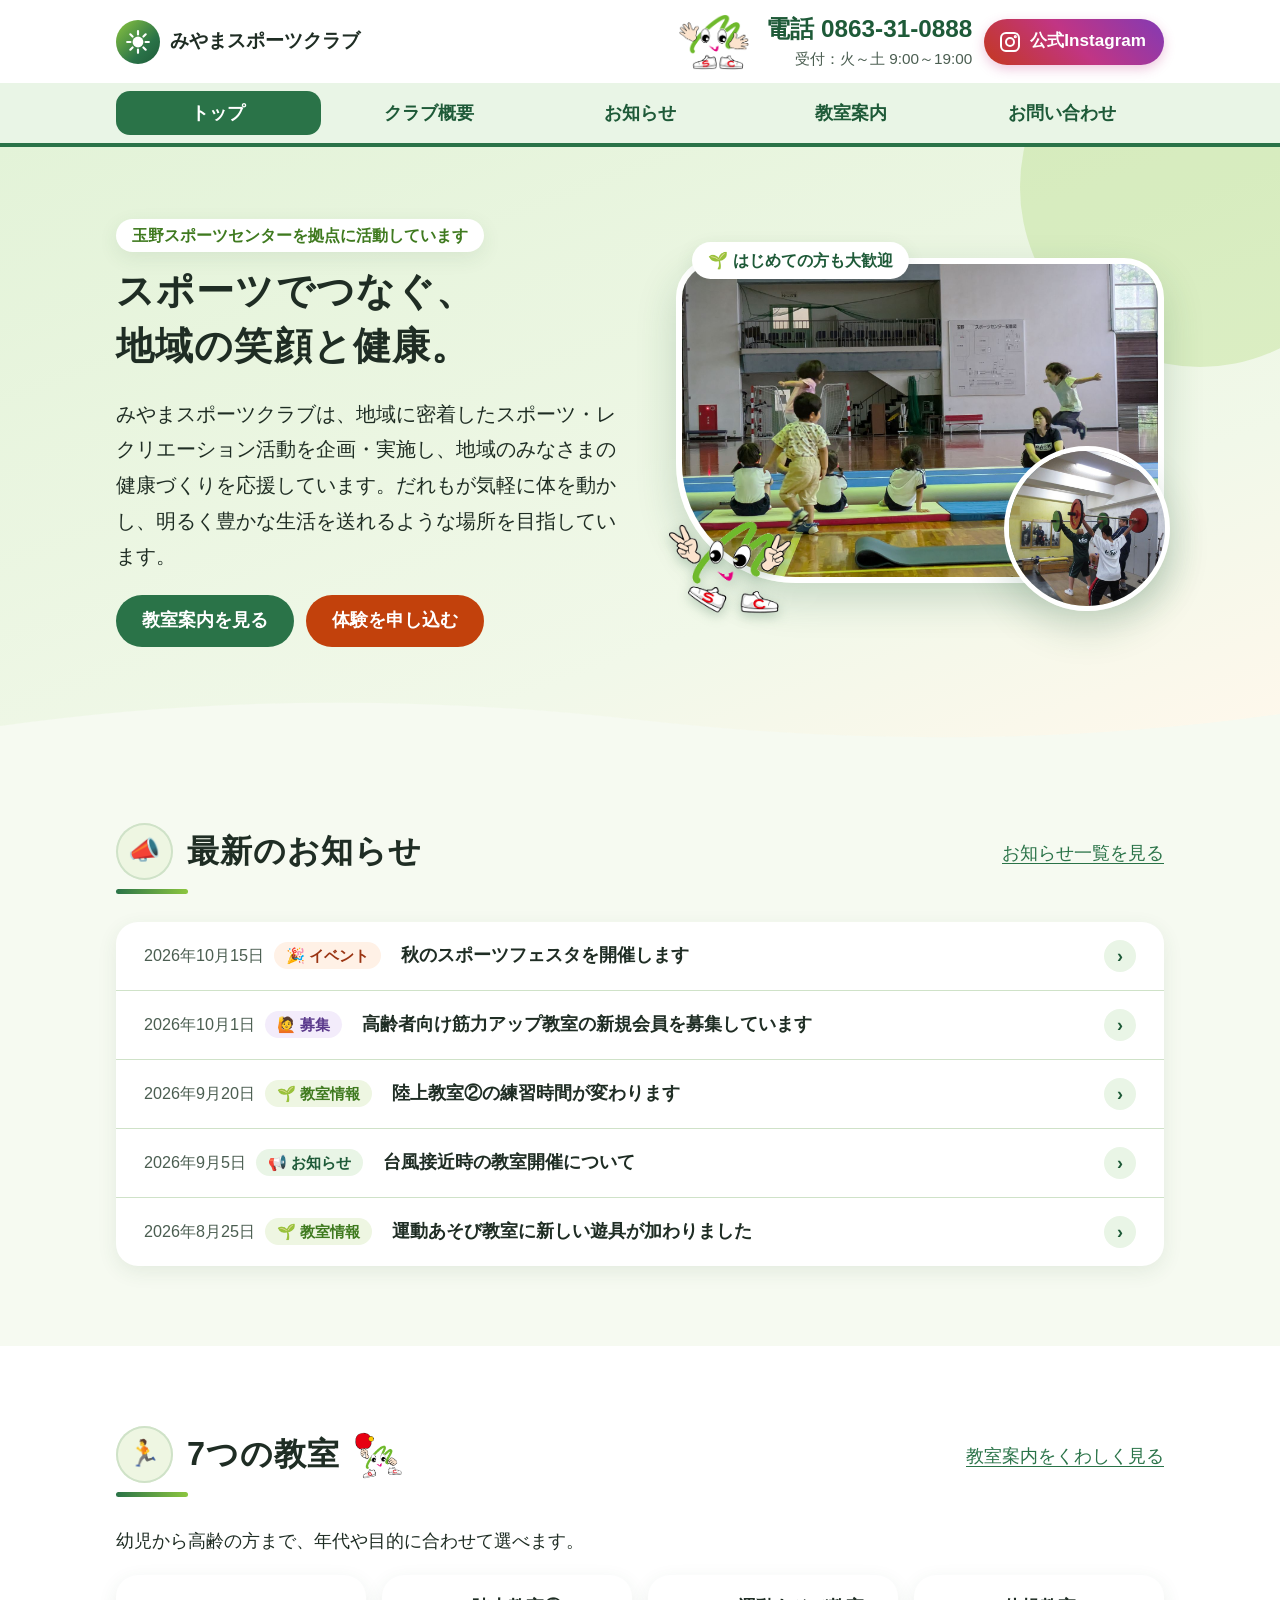
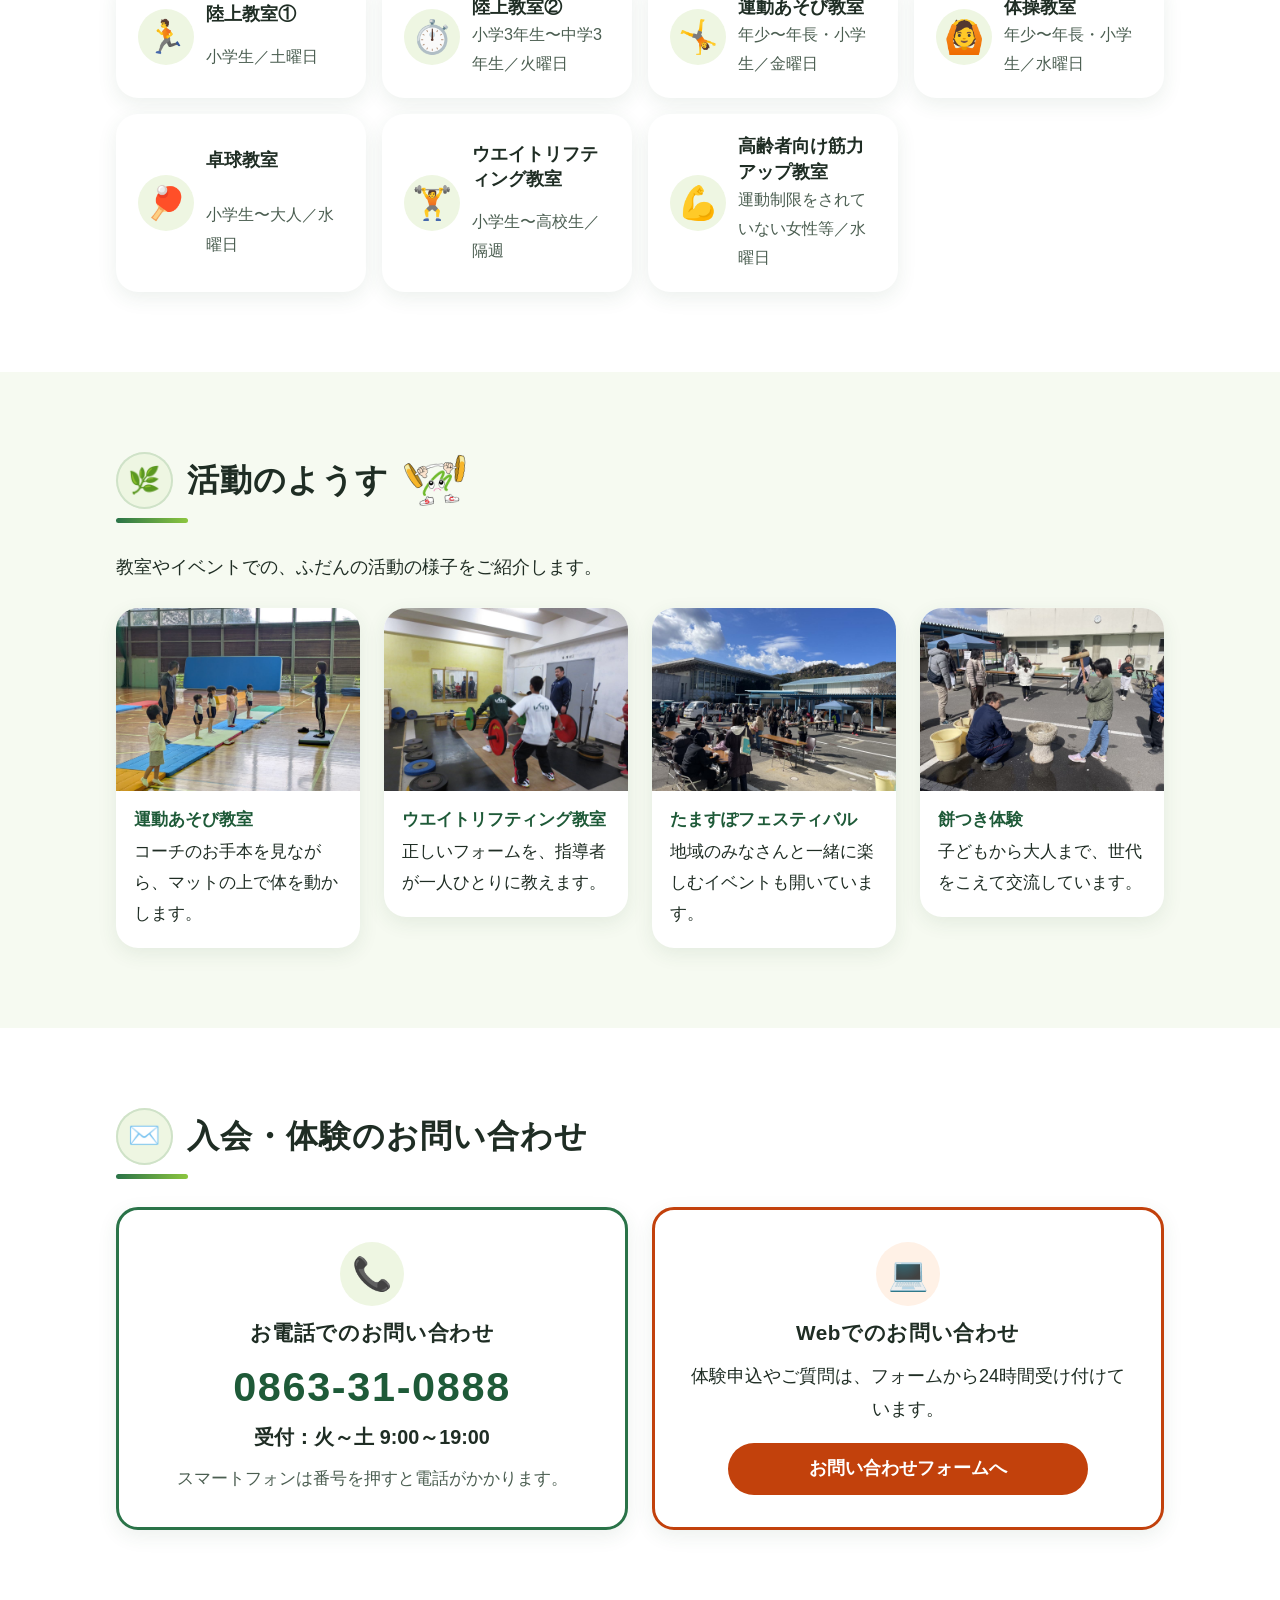
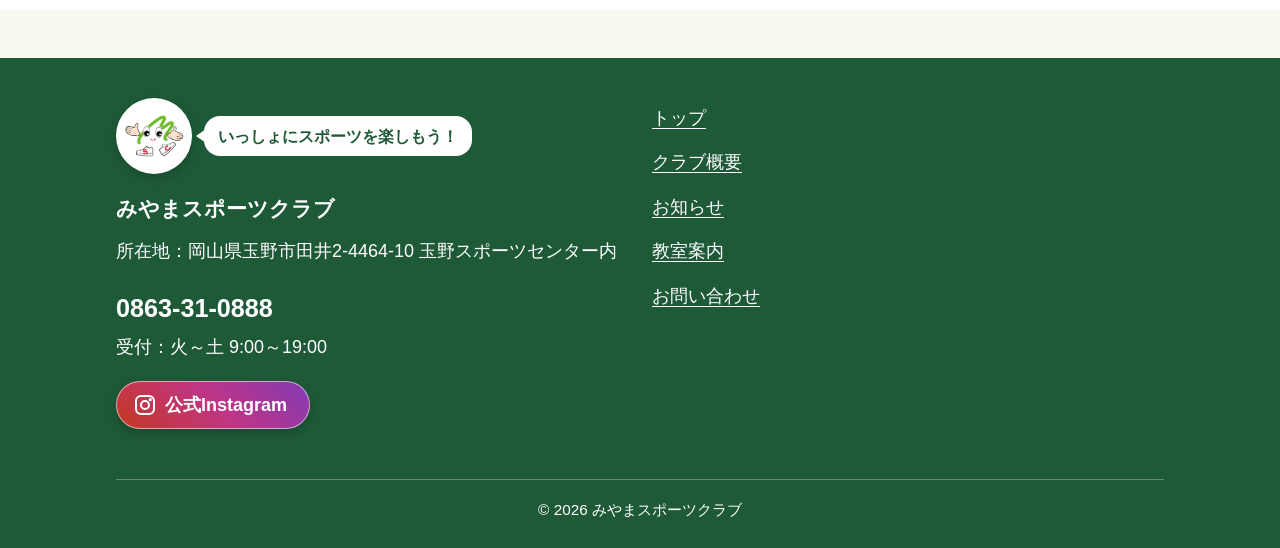
==== commit acb8c1b2: "公式Instagramのボタンをグラデーションの角丸ボタンにし、「公式Instagram」の文字とホバー時に浮き上がる動きを追加（狭い幅は丸いアイコンのみ） Co-Authored-By: Claud" ====
--- a/index.html
+++ b/index.html
@@ -21,7 +21,7 @@
         <span class="header-tel__number">電話 <span data-config="tel">0863-31-0888</span></span>
         <span class="header-tel__hours" data-config="telHours">受付：火～土 9:00～19:00</span>
       </a>
-      <a class="header-insta" href="https://www.instagram.com/miyama_sports/" target="_blank" rel="noopener noreferrer"><svg class="insta-icon" viewBox="0 0 24 24" width="22" height="22" fill="none" stroke="currentColor" stroke-width="2" stroke-linecap="round" stroke-linejoin="round" aria-hidden="true" focusable="false"><rect x="3" y="3" width="18" height="18" rx="5"/><circle cx="12" cy="12" r="4"/><circle cx="17.3" cy="6.7" r="0.6" fill="currentColor"/></svg><span class="visually-hidden">公式Instagram（新しいタブで開きます）</span></a>
+      <a class="header-insta" href="https://www.instagram.com/miyama_sports/" target="_blank" rel="noopener noreferrer"><svg class="insta-icon" viewBox="0 0 24 24" width="22" height="22" fill="none" stroke="currentColor" stroke-width="2" stroke-linecap="round" stroke-linejoin="round" aria-hidden="true" focusable="false"><rect x="3" y="3" width="18" height="18" rx="5"/><circle cx="12" cy="12" r="4"/><circle cx="17.3" cy="6.7" r="0.6" fill="currentColor"/></svg><span class="header-insta__text">公式Instagram</span><span class="visually-hidden">（新しいタブで開きます）</span></a>
     </div>
     <nav class="site-nav" aria-label="メインメニュー">
       <ul class="site-nav__list">
--- a/css/style.css
+++ b/css/style.css
@@ -89,13 +89,22 @@
 .header-tel__number { display: block; font-size: 1.35rem; font-weight: 700; color: var(--color-primary-dark); }
 .header-tel__hours { font-size: 0.85rem; color: var(--color-muted); }
 
-/* 公式Instagram：ヘッダーの右端に丸いアイコンボタン（タップ領域44px）。ふだんは緑の線、ホバーで塗りつぶす */
+/* 公式Instagram：Instagram らしいグラデーション（白文字とのコントラスト5:1以上の3色）の角丸ボタン。
+   狭い幅（480px未満・電話番号と並ぶ720〜959px）は丸いアイコンだけ、それ以外は「公式Instagram」の文字も出す */
+:root { --insta-gradient: linear-gradient(45deg, #c4381f 0%, #c13584 50%, #833ab4 100%); }
 .header-insta {
-  display: grid; place-items: center; flex: none; width: 44px; height: 44px; margin-left: -12px; border-radius: 50%;
-  border: 2px solid var(--color-border); background: var(--color-surface); color: var(--color-primary-dark);
-  transition: background-color 0.15s, border-color 0.15s, color 0.15s;
-}
-.header-insta:hover { border-color: var(--color-primary); background: var(--color-primary); color: #fff; }
+  display: inline-flex; align-items: center; justify-content: center; gap: 8px; flex: none; min-width: 46px; height: 46px; margin-left: -12px;
+  padding: 0 11px; border-radius: 999px; background: var(--insta-gradient); color: #fff; font-weight: 700; font-size: 0.95rem;
+  text-decoration: none; white-space: nowrap; box-shadow: 0 4px 12px rgba(193, 53, 132, 0.28);
+  transition: transform 0.2s, box-shadow 0.2s, filter 0.2s;
+}
+.header-insta:hover { color: #fff; transform: translateY(-2px); box-shadow: 0 8px 18px rgba(193, 53, 132, 0.38); filter: saturate(1.15) brightness(1.05); }
+.header-insta .insta-icon { width: 24px; height: 24px; }
+.header-insta__text { position: absolute; width: 1px; height: 1px; overflow: hidden; clip: rect(0 0 0 0); white-space: nowrap; }
+@media (min-width: 480px) and (max-width: 719px), (min-width: 960px) {
+  .header-insta { padding: 0 18px 0 14px; }
+  .header-insta__text { position: static; width: auto; height: auto; overflow: visible; clip: auto; }
+}
 .insta-icon { flex: none; width: 22px; height: 22px; }
 
 .site-nav { background: var(--color-primary-soft); }
@@ -541,13 +550,15 @@
 .site-footer__grid { display: grid; gap: 24px; grid-template-columns: repeat(auto-fit, minmax(min(100%, 260px), 1fr)); }
 .site-footer__name { font-size: 1.15rem; font-weight: 700; margin-bottom: 8px; }
 .site-footer__tel { font-size: 1.4rem; font-weight: 700; text-decoration: none; }
-/* フッターの公式Instagram：白い線の角丸ボタン（高さ44px）。ホバーで白く塗りつぶす */
+/* フッターの公式Instagram：ヘッダーと同じグラデーションの角丸ボタン（高さ48px）。ホバーで少し浮き上がる */
 .footer-insta {
-  display: inline-flex; align-items: center; gap: 8px; min-height: 44px; padding: 6px 18px 6px 14px;
-  border: 1.5px solid rgba(255, 255, 255, 0.7); border-radius: 999px; font-weight: 700; text-decoration: none;
-  transition: background-color 0.15s, color 0.15s;
-}
-.site-footer .footer-insta:hover { background: #fff; color: var(--color-primary-dark); }
+  display: inline-flex; align-items: center; gap: 8px; min-height: 48px; padding: 6px 22px 6px 16px;
+  border: 1.5px solid rgba(255, 255, 255, 0.55); border-radius: 999px; background: var(--insta-gradient);
+  font-weight: 700; text-decoration: none; box-shadow: 0 4px 12px rgba(0, 0, 0, 0.2);
+  transition: transform 0.2s, box-shadow 0.2s, filter 0.2s;
+}
+.footer-insta .insta-icon { width: 24px; height: 24px; }
+.site-footer .footer-insta:hover { color: #fff; transform: translateY(-2px); box-shadow: 0 8px 18px rgba(0, 0, 0, 0.28); filter: saturate(1.15) brightness(1.05); }
 .footer-nav { list-style: none; margin: 0; padding: 0; display: grid; gap: 4px; }
 .footer-nav a { display: inline-block; padding: 4px 0; }
 .copyright { margin: 32px 0 0; padding-top: 16px; border-top: 1px solid rgba(255, 255, 255, 0.3); font-size: 0.85rem; text-align: center; }
@@ -577,7 +588,7 @@
 @media (prefers-reduced-motion: reduce) {
   html { scroll-behavior: auto; }
   .news-row, .news-row__toggle::before, .highlight-card, .attach-mark, .header-insta, .footer-insta { transition: none; }
-  .highlight-card:hover { transform: none; }
+  .highlight-card:hover, .header-insta:hover, .site-footer .footer-insta:hover { transform: none; }
   .page-header__mascot, .hero__mascot { animation: none; }
 }
 
